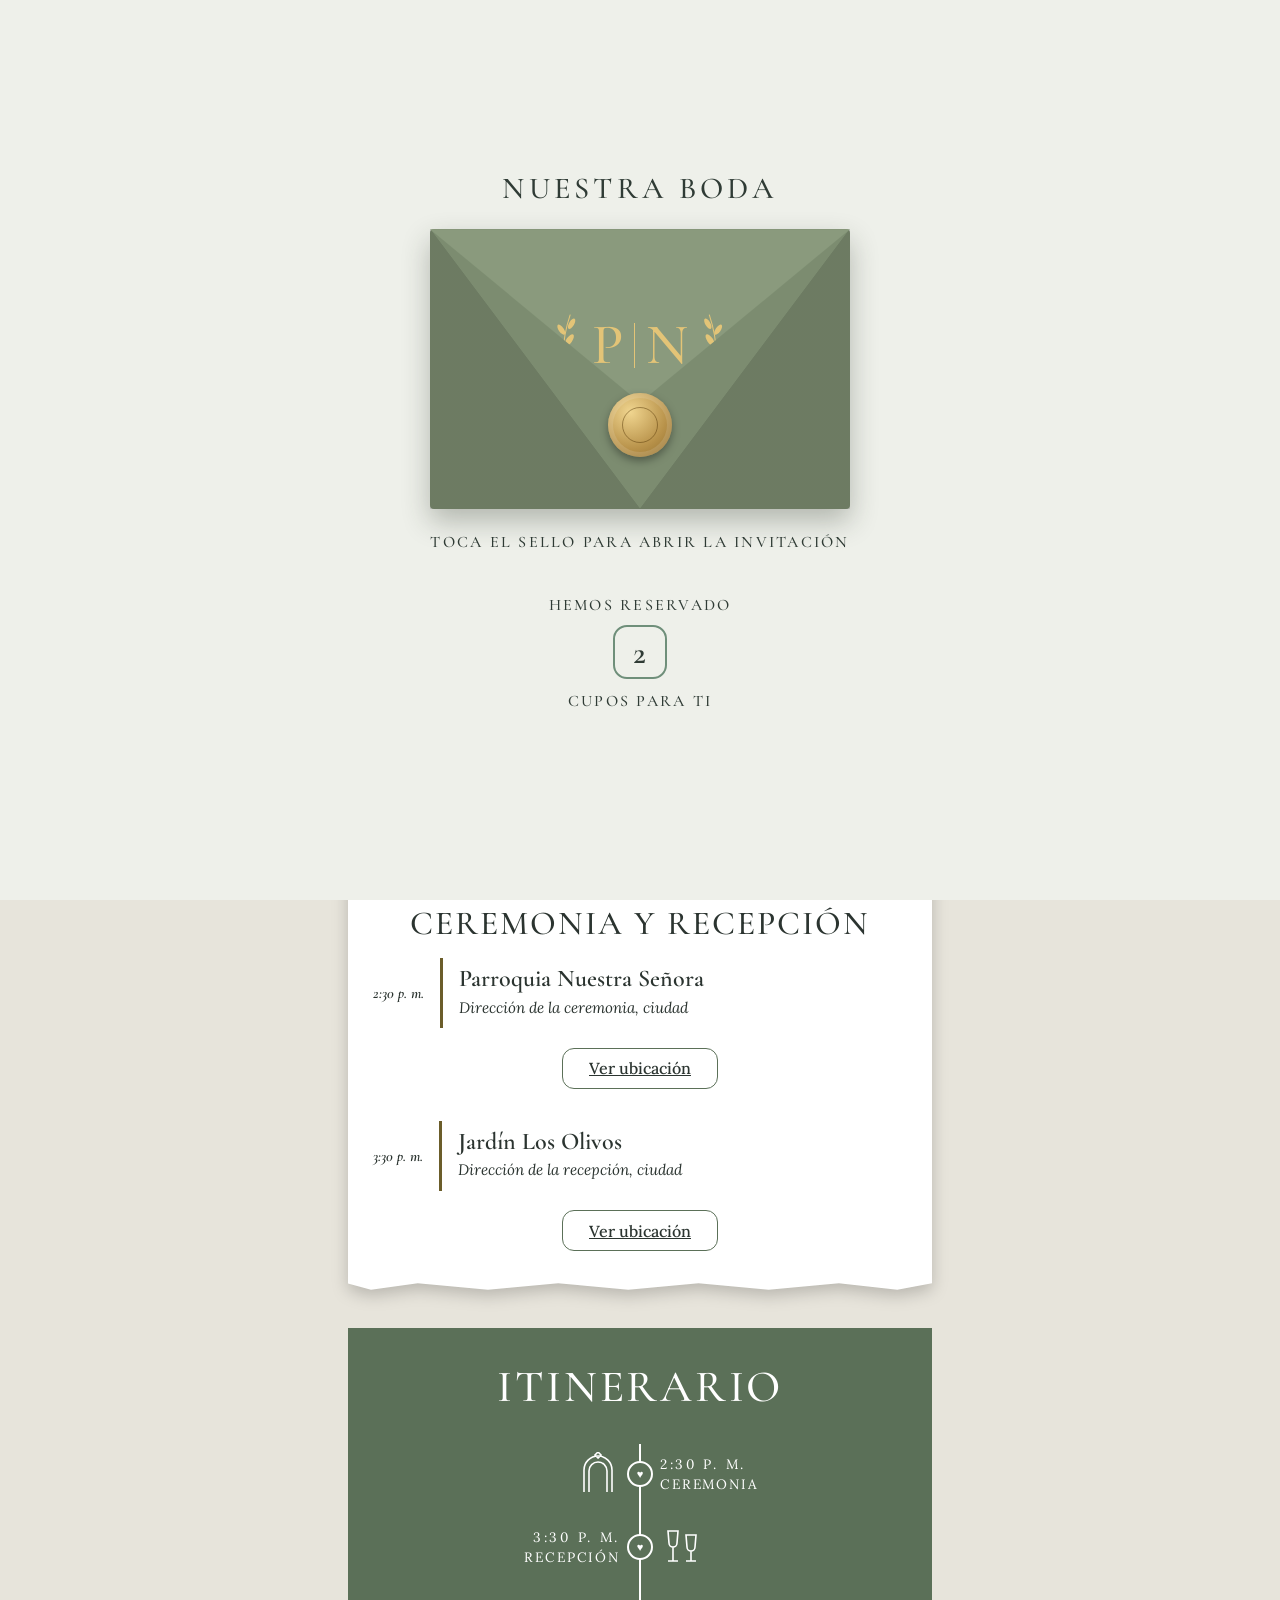
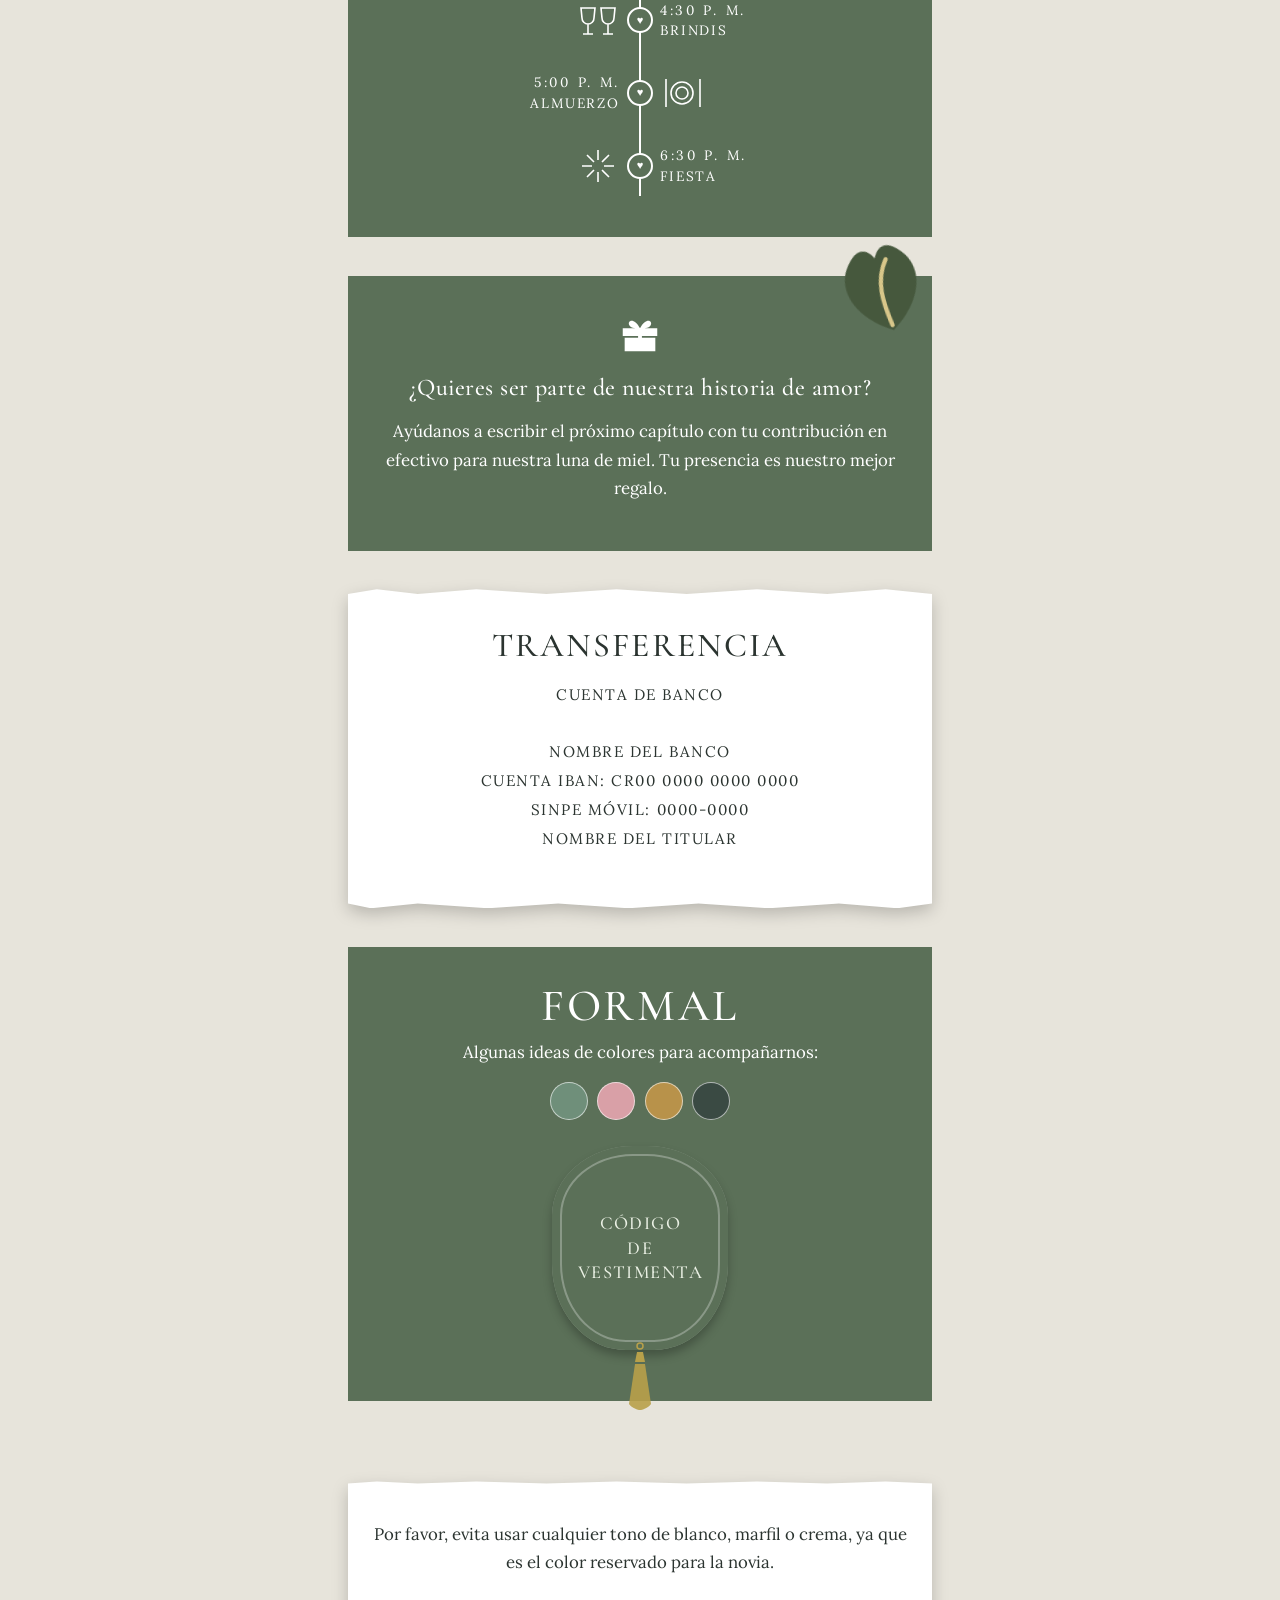
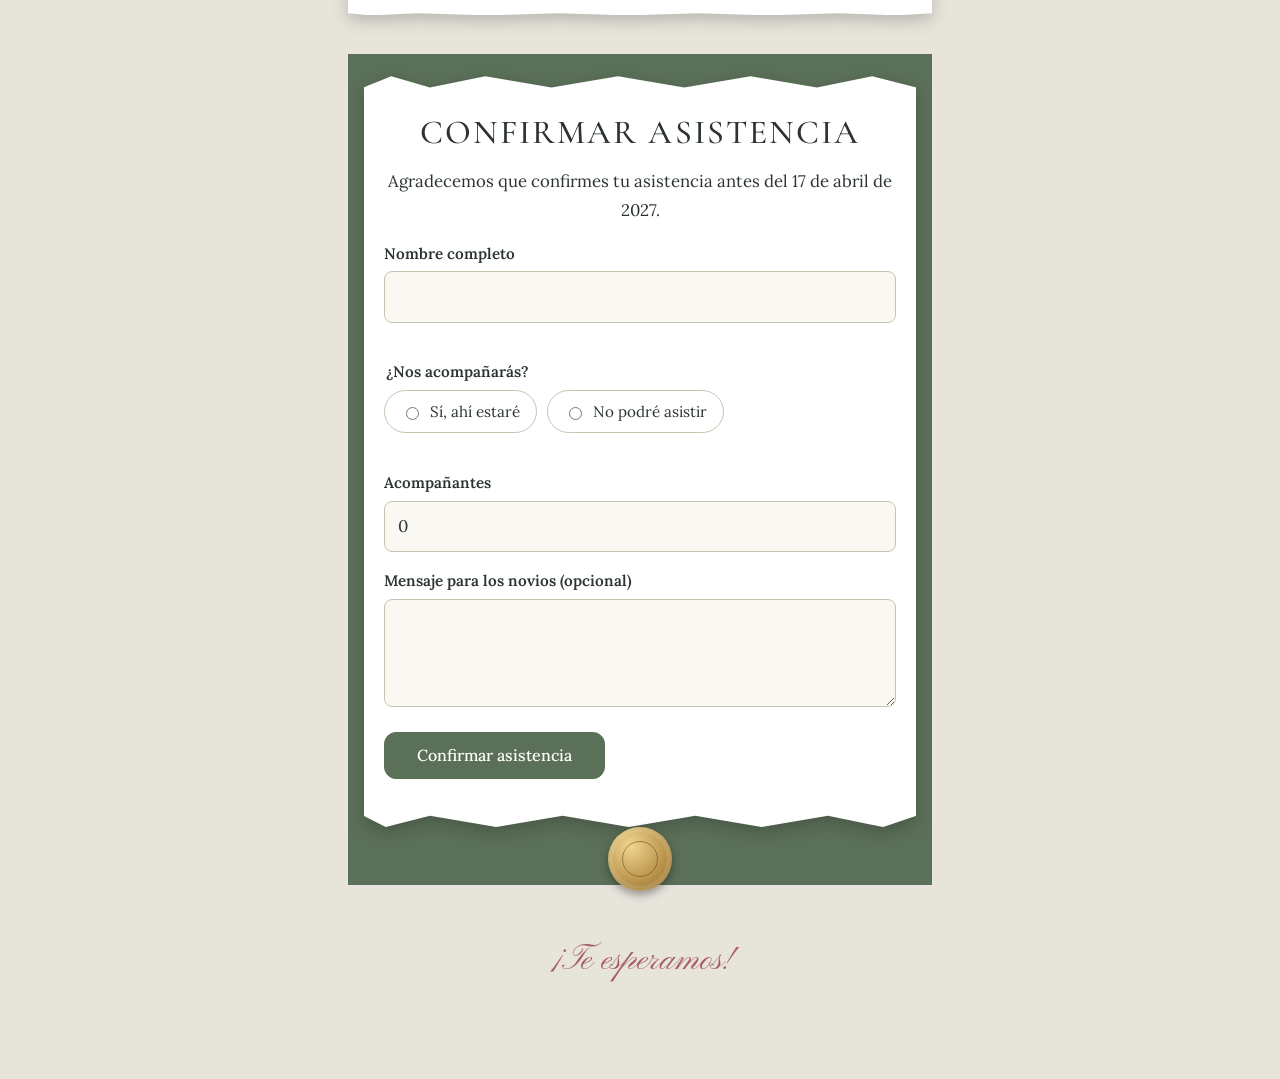
==== index.html @ fa1b8491 "Add files via upload" ====
<!DOCTYPE html>
<html lang="es">
<head>
<meta charset="utf-8">
<meta name="viewport" content="width=device-width, initial-scale=1, viewport-fit=cover">
<title>Nuestra boda</title>
<link href="https://fonts.googleapis.com/css2?family=Cormorant+Garamond:wght@400;500;600&family=Lora:ital@0;1&family=Pinyon+Script&display=swap" rel="stylesheet">
<link rel="stylesheet" href="styles.css">

</head>
<body>
<svg width="0" height="0" style="position:absolute" aria-hidden="true">
<symbol id="branch" viewBox="0 0 400 200"><g fill="currentColor"><path d="M0 120C80 100 200 90 390 20" stroke="currentColor" stroke-width="3" fill="none"/><path d="M60 108c-12-34 6-52 30-60 8 30-4 52-30 60z"/><path d="M110 100c-8-36 14-56 40-60 4 30-8 54-40 60z"/><path d="M165 88c-4-34 20-52 46-54 0 30-14 50-46 54z"/><path d="M225 70c2-32 26-46 52-44-4 28-20 46-52 44z"/><path d="M285 50c6-30 30-40 54-34-8 26-26 40-54 34z"/><path d="M80 118c20 20 46 22 66 6-14-22-42-26-66-6z"/><path d="M150 102c22 18 50 16 66-2-16-20-44-22-66 2z"/></g></symbol>
<symbol id="anth" viewBox="0 0 100 110"><path d="M50 104C8 78-6 36 26 10 42-2 50 18 50 18S58-2 74 10c32 26 18 68-24 94z" fill="currentColor"/><path d="M50 98C46 70 44 44 62 22" stroke="#d8c78a" stroke-width="5" stroke-linecap="round" fill="none"/></symbol>
<symbol id="tassel" viewBox="0 0 34 70"><circle cx="17" cy="4" r="3" fill="none" stroke="currentColor" stroke-width="1.5"/><path d="M14 10h6l2 10H12z" fill="currentColor"/><path d="M12 22h10l6 40c-3 4-9 6-11 6s-8-2-11-6z" fill="currentColor" opacity=".9"/></symbol>
<symbol id="i0" viewBox="0 0 44 44"><path d="M8 40V18a14 14 0 0 1 28 0v22M13 40V19a9 9 0 0 1 18 0v21M22 6l-3-3 3-3 3 3z"/></symbol>
<symbol id="i1" viewBox="0 0 44 44"><path d="M8 6h10l-1 12a4 4 0 0 1-8 0zM13 22v14M8 36h10M26 10h10l-1 12a4 4 0 0 1-8 0zM31 26v10M26 36h10"/></symbol>
<symbol id="i2" viewBox="0 0 44 44"><path d="M5 10h14l-1 10a6 6 0 0 1-12 0zM25 10h14l-1 10a6 6 0 0 1-12 0zM12 26v10M7 36h10M32 26v10M27 36h10"/></symbol>
<symbol id="i3" viewBox="0 0 44 44"><circle cx="22" cy="22" r="11"/><circle cx="22" cy="22" r="6"/><path d="M6 8v28M40 8v28"/></symbol>
<symbol id="i4" viewBox="0 0 44 44"><path d="M22 6v10M22 28v10M6 22h10M28 22h10M11 11l7 7M26 26l7 7M33 11l-7 7M18 26l-7 7"/></symbol>
<symbol id="olivo" viewBox="0 0 40 90">
  <path d="M20 88C14 62 16 34 26 4" fill="none" stroke="currentColor" stroke-width="1.4" stroke-linecap="round"/>
  <g fill="currentColor">
    <ellipse cx="11" cy="66" rx="4" ry="9" transform="rotate(-35 11 66)"/>
    <ellipse cx="25" cy="58" rx="4" ry="9" transform="rotate(35 25 58)"/>
    <ellipse cx="10" cy="45" rx="4" ry="9" transform="rotate(-35 10 45)"/>
    <ellipse cx="25" cy="38" rx="4" ry="9" transform="rotate(35 25 38)"/>
    <ellipse cx="14" cy="24" rx="3.5" ry="8" transform="rotate(-35 14 24)"/>
    <ellipse cx="28" cy="16" rx="3.5" ry="8" transform="rotate(30 28 16)"/>
  </g>
</symbol>
</svg>
<svg class="deco a" viewBox="0 0 400 200" aria-hidden="true"><use href="#branch"/></svg>
<svg class="deco b" viewBox="0 0 400 200" aria-hidden="true"><use href="#branch"/></svg>

<div id="intro">
  <h2>NUESTRA BODA</h2>
  <div class="env">
    <div class="flap">
      <div class="mono">
        <svg class="olivo" viewBox="0 0 40 90" aria-hidden="true"><use href="#olivo"/></svg>
        <span id="m1">V</span><i></i><span id="m2">D</span>
        <svg class="olivo esp" viewBox="0 0 40 90" aria-hidden="true"><use href="#olivo"/></svg>
      </div>
    </div>
    <button class="seal" id="seal" aria-label="Abrir la invitación"></button>
  </div>
  <p class="hint">Toca el sello para abrir la invitación</p>
  <p class="cupos" id="cuposBox"><span class="hint">Hemos reservado</span><br><b id="cupos">2</b><br><span class="hint">cupos para ti</span></p>
</div>

<main class="page">
  <section class="hero">
    <p class="honor script">Tenemos el honor de invitarte a nuestra boda</p>
    <h1><span id="n1">Priscilla</span><i>y</i><span id="n2">Nelson</span></h1>
    <p class="fecha" id="fechaTxt"></p>
  </section>

  <section class="blk" aria-labelledby="hCount">
    <h2 id="hCount">Faltan</h2>
    <div class="count" role="timer" aria-live="off">
      <div><strong id="cM">0</strong><span>meses</span></div><div><strong id="cD">0</strong><span>días</span></div><div><strong id="cH">0</strong><span>horas</span></div><div><strong id="cMin">0</strong><span>minutos</span></div><div><strong id="cS">0</strong><span>segundos</span></div>
    </div>
    <p class="done" id="done" hidden>¡Hoy es el gran día!</p>
  </section>

  <section class="torn"><div class="paper">
    <h2>Ceremonia y recepción</h2>
    <div class="vrow"><span class="vtime" id="hCer"></span><hr><div><b>Parroquia Nuestra Señora</b><span>Dirección de la ceremonia, ciudad</span></div></div>
    <a class="btn" target="_blank" rel="noopener" href="https://www.google.com/maps/search/?api=1&query=Parroquia">Ver ubicación</a>
    <div class="vrow" style="margin-top:2rem"><span class="vtime" id="hRec"></span><hr><div><b>Jardín Los Olivos</b><span>Dirección de la recepción, ciudad</span></div></div>
    <a class="btn" target="_blank" rel="noopener" href="https://www.google.com/maps/search/?api=1&query=Jardin+Los+Olivos">Ver ubicación</a>
  </div></section>

  <section class="blk" aria-labelledby="hIt">
    <h2 id="hIt">Itinerario</h2>
    <ul class="tl" id="tl"></ul>
  </section>

  <section class="blk">
    <svg class="leaf" style="top:-34px;right:6px;rotate:-15deg" viewBox="0 0 100 110" aria-hidden="true"><use href="#anth"/></svg>
    <svg width="46" height="46" viewBox="0 0 24 24" fill="#fff" aria-hidden="true"><path d="M3 9h18v4H3zM4 14h16v7H4zM11 9h2v12h-2zM12 9C9 3 5 5 6.5 7.5 7.5 9 10 9 12 9zm0 0c3-6 7-4 5.500-1.500C16.500 9 14 9 12 9z"/></svg>
    <h2 style="font-size:1.5rem;letter-spacing:.02em;text-transform:none;margin-top:.6rem">¿Quieres ser parte de nuestra historia de amor?</h2>
    <p>Ayúdanos a escribir el próximo capítulo con tu contribución en efectivo para nuestra luna de miel. Tu presencia es nuestro mejor regalo.</p>
  </section>
  <section class="torn"><div class="paper">
    <h2>Transferencia</h2>
    <p class="bank">Cuenta de banco<br><br>Nombre del banco<br>Cuenta IBAN: CR00 0000 0000 0000<br>SINPE Móvil: 0000-0000<br>Nombre del titular</p>
  </div></section>

  <section class="blk" aria-labelledby="hVest">
    <h2 id="hVest" style="margin-bottom:.4rem">Formal</h2>
    <p>Algunas ideas de colores para acompañarnos:</p>
    <div class="sw" aria-label="Colores sugeridos"><i style="background:#6F8F7A"></i><i style="background:#D9A0A7"></i><i style="background:#B8924A"></i><i style="background:#3A4A43"></i></div>
    <div class="plaque">Código<br>de<br>vestimenta<svg viewBox="0 0 34 70" aria-hidden="true"><use href="#tassel"/></svg></div>
  </section>
  <section class="torn" style="margin-top:5rem"><div class="paper"><p style="margin:0">Por favor, evita usar cualquier tono de blanco, marfil o crema, ya que es el color reservado para la novia.</p></div></section>

  <section class="envf" id="confirmar" aria-labelledby="hConf">
    <div class="torn"><div class="paper">
      <h2 id="hConf">Confirmar asistencia</h2>
      <p>Agradecemos que confirmes tu asistencia antes del <span id="limite"></span>.</p>
      <form id="rsvp" novalidate>
        <div class="f"><label for="nombre">Nombre completo</label><input id="nombre" type="text" autocomplete="name" required><p class="err" id="eNombre"></p></div>
        <fieldset><legend>¿Nos acompañarás?</legend>
          <div class="opts"><label><input type="radio" name="asiste" value="Sí, ahí estaré"> Sí, ahí estaré</label><label><input type="radio" name="asiste" value="No podré asistir"> No podré asistir</label></div><p class="err" id="eAsiste"></p></fieldset>
        <div class="f" id="gAcomp"><label for="acomp">Acompañantes</label><input id="acomp" type="number" min="0" max="1" value="0"></div>
        <div class="f"><label for="msg">Mensaje para los novios (opcional)</label><textarea id="msg" rows="3"></textarea></div>
        <button class="btn solid" type="submit">Confirmar asistencia</button>
      </form>
      <div id="thanks" hidden><h2>¡Gracias, <span id="tNombre"></span>!</h2><p id="tTxt"></p><a class="btn solid" id="wa" target="_blank" rel="noopener" href="#">Enviar por WhatsApp</a></div>
    </div></div>
    <div class="seal" aria-hidden="true"></div>
  </section>

  <footer><p>¡Te esperamos!</p></footer>
</main>

<script src="script.js"></script>
</body>
</html>
---- styles.css ----
:root {
  --sage: #6f8f7a;
  --ivory: #f2e7d5;
  --rose: #d9a0a7;
  --forest: #3a4a43;
  --gold: #b8924a;
  --gold2: #e3c477;
  --olive: #5b7058;
  --env: #7c8c70;
  --bg: #e7e4db;
  --ink: #3a4a43;
  --deco: #8b9183;
  --pink: #a85d68;
  box-sizing: border-box;
  padding-top: env(safe-area-inset-top, 0px);
  padding-bottom: env(safe-area-inset-bottom, 0px);
}
@media (prefers-color-scheme: dark) {
  :root:not([data-theme="light"]) {
    --bg: #222b26;
    --ink: #f2e7d5;
    --deco: #4d5d52;
    --pink: #d9a0a7;
  }
}
:root[data-theme="dark"] {
  --bg: #222b26;
  --ink: #f2e7d5;
  --deco: #4d5d52;
  --pink: #d9a0a7;
}
*,
*::before,
*::after {
  box-sizing: inherit;
}
html {
  scroll-behavior: smooth;
  scroll-padding-top: env(safe-area-inset-top, 0px);
}
html.lock {
  overflow: hidden;
}
body {
  margin: 0;
  background: var(--bg);
  color: var(--ink);
  font:
    400 1.05rem/1.7 "Lora",
    Georgia,
    serif;
}
h1,
h2,
h3 {
  font-family: "Cormorant Garamond", Georgia, serif;
  font-weight: 500;
  margin: 0;
  line-height: 1.1;
}
p {
  margin: 0 0 1rem;
}
:focus-visible {
  outline: 3px solid var(--gold);
  outline-offset: 3px;
}
.deco {
  position: fixed;
  width: min(520px, 90vw);
  color: var(--deco);
  opacity: 0.35;
  pointer-events: none;
  z-index: 0;
}
.deco.a {
  top: 0;
  left: -80px;
}
.deco.b {
  bottom: 0;
  right: -80px;
  transform: rotate(180deg);
}
.page {
  position: relative;
  z-index: 1;
  max-width: 620px;
  margin: 0 auto;
  padding: 0 1.1rem 3rem;
}
.script {
  font-family: "Pinyon Script", cursive;
  font-weight: 400;
}
.ttl {
  font:
    500 clamp(1.7rem, 6vw, 2.3rem)/1.1 "Cormorant Garamond",
    serif;
  letter-spacing: 0.06em;
  text-transform: uppercase;
}

/* Sobre de entrada */
#intro {
  position: fixed;
  inset: 0;
  z-index: 50;
  background: #eef0ea;
  display: flex;
  flex-direction: column;
  align-items: center;
  justify-content: center;
  gap: 1.4rem;
  text-align: center;
  color: #2f3b35;
  padding: 1.5rem;
  transition: opacity 0.7s ease 0.5s;
}
#intro.open {
  opacity: 0;
  pointer-events: none;
}
#intro h2 {
  font:
    500 1.9rem "Cormorant Garamond",
    serif;
  letter-spacing: 0.14em;
}
.env {
  position: relative;
  width: min(88vw, 420px);
  aspect-ratio: 3/2;
  background: var(--env);
  border-radius: 4px;
  box-shadow: 0 12px 28px rgba(40, 50, 35, 0.3);
}
.env::after {
  content: "";
  position: absolute;
  inset: 0;
  background:
    linear-gradient(to top right, rgba(0, 0, 0, 0.12) 50%, transparent 50.2%)
      left/50% 100% no-repeat,
    linear-gradient(to top left, rgba(0, 0, 0, 0.12) 50%, transparent 50.2%)
      right/50% 100% no-repeat;
}
.flap {
  position: absolute;
  inset: 0 0 38% 0;
  background: #8a9a7d;
  clip-path: polygon(0 0, 100% 0, 50% 100%);
  transform-origin: top;
  transition: transform 0.8s ease;
  z-index: 2;
  display: grid;
  justify-items: center;
  padding-top: 14%;
}
.mono {
  display: flex;
  gap: 0.7rem;
  align-items: center;
  color: var(--gold2);
  font:
    500 clamp(2.4rem, 11vw, 3.6rem)/1 "Cormorant Garamond",
    serif;
}
.mono i {
  width: 1px;
  height: 2.8rem;
  background: var(--gold2);
}
.seal {
  position: absolute;
  left: 50%;
  top: 70%;
  translate: -50% -50%;
  width: 64px;
  height: 64px;
  border-radius: 50%;
  border: 0;
  cursor: pointer;
  z-index: 3;
  background: radial-gradient(circle at 35% 30%, #f0d58f, #b8924a 60%, #8c6a2a);
  box-shadow:
    0 4px 8px rgba(0, 0, 0, 0.35),
    inset 0 0 0 5px rgba(255, 255, 255, 0.12);
  transition: scale .25s cubic-bezier(.34,1.56,.64,1),
              box-shadow .25s ease,
              opacity .4s;
}
.seal::after {
  content: "";
  position: absolute;
  inset: 14px;
  border-radius: 50%;
  border: 1px solid rgba(90, 60, 10, 0.5);
}
@keyframes seal-pulse{
  0%,100%{ scale: 1 }
  50%    { scale: 1.07 }
}

.seal:hover,
.seal:focus-visible{
  scale: 1.18;
  box-shadow:
    0 8px 16px rgba(0,0,0,.4),
    0 0 0 6px rgba(227,196,119,.25),   /* halo dorado */
    inset 0 0 0 5px rgba(255,255,255,.18);
}

.seal:active{
  scale: 1.05;
}

.seal{ animation: seal-pulse 2.4s ease-in-out infinite; }
.seal:hover,
.seal:focus-visible{ animation: none; }   /* deja actuar al hover */

#intro.open .flap {
  transform: rotateX(180deg);
}
#intro.open .seal {
  opacity: 0;
}
.hint {
  font:
    500 1rem "Cormorant Garamond",
    serif;
  letter-spacing: 0.14em;
  text-transform: uppercase;
}
.cupos b {
  display: inline-grid;
  place-items: center;
  width: 3.4rem;
  height: 3.4rem;
  border: 2px solid var(--sage);
  border-radius: 14px;
  font:
    600 2rem "Cormorant Garamond",
    serif;
  margin: 0.4rem 0;
  color: #2f3b35;
}

/* Bloques */
.hero {
  text-align: center;
  padding: 4rem 0 2rem;
  position: relative;
}
.hero .honor {
  font-size: clamp(1.9rem, 8vw, 2.6rem);
  color: var(--pink);
  line-height: 1.15;
  margin-bottom: 1.2rem;
}
.hero h1 {
  font-size: clamp(3.2rem, 15vw, 5.8rem);
  font-weight: 400;
}
.hero h1 i {
  display: block;
  font:
    400 0.4em "Pinyon Script",
    cursive;
  color: var(--gold);
  margin: 0.1em 0;
}
.fecha {
  display: inline-block;
  margin-top: 1.4rem;
  padding: 0.6rem 1.5rem;
  border-block: 1px solid var(--gold);
  letter-spacing: 0.16em;
  text-transform: uppercase;
  font-size: 0.95rem;
}
.blk {
  position: relative;
  background: var(--olive);
  color: #fff;
  padding: 2.2rem 1.5rem;
  text-align: center;
  margin: 2.4rem 0;
}
.blk h2 {
  font-size: clamp(2rem, 8vw, 2.8rem);
  letter-spacing: 0.06em;
  text-transform: uppercase;
  margin-bottom: 1rem;
}
.blk p {
  margin-bottom: 0.8rem;
}
.torn {
  filter: drop-shadow(0 6px 8px rgba(0, 0, 0, 0.2));
  margin: 2.4rem 0;
}
.paper {
  background: #fff;
  color: #2b3430;
  padding: 2.4rem 1.6rem;
  text-align: center;
  clip-path: polygon(
    0 1.5%,
    5% 0,
    12% 1.5%,
    22% 0,
    34% 1.5%,
    46% 0,
    58% 1.5%,
    70% 0,
    82% 1.5%,
    92% 0,
    100% 1.5%,
    100% 98.5%,
    94% 100%,
    84% 98.5%,
    72% 100%,
    60% 98.5%,
    48% 100%,
    36% 98.5%,
    24% 100%,
    12% 98.5%,
    4% 100%,
    0 98.5%
  );
}
.paper h2 {
  font-size: clamp(1.6rem, 6vw, 2.1rem);
  letter-spacing: 0.06em;
  text-transform: uppercase;
  margin-bottom: 1rem;
}
.btn {
  display: inline-block;
  border: 1px solid var(--olive);
  color: #2b3430;
  background: transparent;
  border-radius: 12px;
  padding: 0.6rem 1.6rem;
  font:
    500 1rem "Lora",
    serif;
  text-decoration: underline;
  cursor: pointer;
}
.btn:hover {
  background: var(--olive);
  color: #fff;
}
.btn.solid {
  background: var(--olive);
  color: #fff;
  text-decoration: none;
  padding: 0.8rem 2rem;
}
.btn.solid:hover {
  background: var(--forest);
}
.vtime {
  font:
    italic 600 1.7rem "Cormorant Garamond",
    serif;
  color: #2b3430;
}
.vrow {
  display: grid;
  grid-template-columns: auto 3px 1fr;
  gap: 1rem;
  align-items: center;
  text-align: left;
  margin: 0.5rem 0 1.2rem;
}
.vrow hr {
  height: 100%;
  min-height: 70px;
  width: 3px;
  border: 0;
  background: #6b5d2a;
  margin: 0;
}
.vrow b {
  font:
    600 1.5rem "Cormorant Garamond",
    serif;
  display: block;
  line-height: 1.15;
}
.vrow span {
  font-size: 0.95rem;
  font-style: italic;
}
.leaf {
  position: absolute;
  width: 86px;
  color: #46583d;
  z-index: 2;
}
.plaque {
  position: relative;
  width: 176px;
  margin: 1.6rem auto 1rem;
  aspect-ratio: 0.86;
  display: grid;
  place-items: center;
  background: var(--olive);
  color: #eaf0e4;
  border-radius: 46% 46% 42% 42%/34% 34% 42% 42%;
  box-shadow:
    inset 0 0 0 8px var(--olive),
    inset 0 0 0 10px rgba(255, 255, 255, 0.28),
    0 6px 10px rgba(0, 0, 0, 0.25);
  font:
    500 1.15rem/1.35 "Cormorant Garamond",
    serif;
  letter-spacing: 0.08em;
  text-transform: uppercase;
  padding: 0 1.6rem;
}
.plaque svg {
  position: absolute;
  left: 50%;
  bottom: -62px;
  translate: -50% 0;
  width: 34px;
  color: #b8a04a;
}

/* Cuenta regresiva */
.count {
  display: grid;
  grid-template-columns: repeat(5, 1fr);
  gap: 0.4rem;
}
.count div {
  border: 1px solid rgba(255, 255, 255, 0.35);
  border-radius: 50% 50% 8px 8px/36% 36% 8px 8px;
  padding: 1.1rem 0.1rem 0.7rem;
}
.count strong {
  display: block;
  font:
    500 clamp(1.8rem, 8vw, 2.6rem)/1 "Cormorant Garamond",
    serif;
  color: var(--gold2);
  font-variant-numeric: tabular-nums;
}
.count span {
  font-size: 0.78rem;
}
.done {
  font:
    2.2rem "Pinyon Script",
    cursive;
  color: var(--gold2);
}

/* Itinerario */
.tl {
  list-style: none;
  margin: 1.6rem 0 0;
  padding: 0;
  position: relative;
}
.tl::before {
  content: "";
  position: absolute;
  left: 50%;
  top: 6px;
  bottom: 6px;
  width: 2px;
  background: #fff;
  translate: -50% 0;
}
.tl li {
  display: grid;
  grid-template-columns: 1fr 30px 1fr;
  align-items: center;
  gap: 0.3rem;
  padding: 0.9rem 0;
}
.tl .ic {
  width: 44px;
  height: 44px;
  stroke: #fff;
  fill: none;
  stroke-width: 1.6;
}
.tl .nd {
  width: 26px;
  height: 26px;
  border-radius: 50%;
  background: var(--olive);
  border: 2px solid #fff;
  display: grid;
  place-items: center;
  font-size: 0.7rem;
  z-index: 1;
  justify-self: center;
}
.tl .tx {
  letter-spacing: 0.14em;
  text-transform: uppercase;
  font-size: 0.85rem;
  line-height: 1.5;
}
.tl .tx b {
  display: block;
  font-weight: 400;
  letter-spacing: 0.2em;
}
.tl li .ic {
  justify-self: end;
}
.tl li .tx {
  text-align: left;
}
.tl li.r .ic {
  grid-column: 3;
  justify-self: start;
  grid-row: 1;
}
.tl li.r .tx {
  grid-column: 1;
  grid-row: 1;
  text-align: right;
}

/* Misc */
.sw {
  display: flex;
  gap: 0.6rem;
  justify-content: center;
  margin: 1rem 0 0.5rem;
}
.sw i {
  width: 38px;
  height: 38px;
  border-radius: 50%;
  border: 1px solid rgba(255, 255, 255, 0.6);
}
.bank {
  letter-spacing: 0.1em;
  text-transform: uppercase;
  font-size: 0.95rem;
  line-height: 1.9;
}
.adult .script {
  font-size: 2.6rem;
  line-height: 1.2;
  margin-bottom: 0.4rem;
}
.envf {
  background: var(--olive);
  padding: 1.4rem 1rem 3.6rem;
  margin: 2.4rem 0;
  position: relative;
}
.envf .seal {
  top: auto;
  bottom: -6px;
  translate: -50% 0;
  position: absolute;
  cursor: default;
}
.envf .torn {
  margin: 0;
}
.envf .paper {
  padding: 2.4rem 1.3rem 3rem;
}
form {
  text-align: left;
  margin-top: 1rem;
}
label,
legend {
  display: block;
  font-weight: 600;
  font-size: 0.95rem;
  margin-bottom: 0.3rem;
}
fieldset {
  border: 0;
  padding: 0;
  margin: 0 0 1rem;
}
input[type="text"],
input[type="number"],
textarea {
  width: 100%;
  font: inherit;
  color: #2b3430;
  background: #faf8f3;
  border: 1px solid #c9c2b0;
  border-radius: 8px;
  padding: 0.65rem 0.8rem;
}
.f {
  margin-bottom: 1rem;
}
.opts {
  display: flex;
  gap: 0.6rem;
  flex-wrap: wrap;
}
.opts label {
  display: flex;
  align-items: center;
  gap: 0.5rem;
  border: 1px solid #c9c2b0;
  border-radius: 999px;
  padding: 0.5rem 1rem;
  margin: 0;
  font-weight: 400;
  cursor: pointer;
}
.opts input {
  accent-color: var(--olive);
}
.err {
  color: #a3343f;
  font-size: 0.9rem;
  min-height: 1.2em;
  margin: 0.2rem 0 0;
}
[hidden] {
  display: none !important;
}
footer {
  text-align: center;
  padding: 1rem 0 2rem;
}
footer p {
  font:
    2.2rem "Pinyon Script",
    cursive;
  color: var(--pink);
}
@media (prefers-reduced-motion: reduce) {
  * {
    transition: none !important;
    scroll-behavior: auto !important;
  }
}

.olivo{
  height: 1.15em;       /* escala con el tamaño de las iniciales */
  width: auto;
  flex: none;
  color: var(--gold2);
}
.olivo.esp{ transform: scaleX(-1); }   /* espejo para el lado derecho */
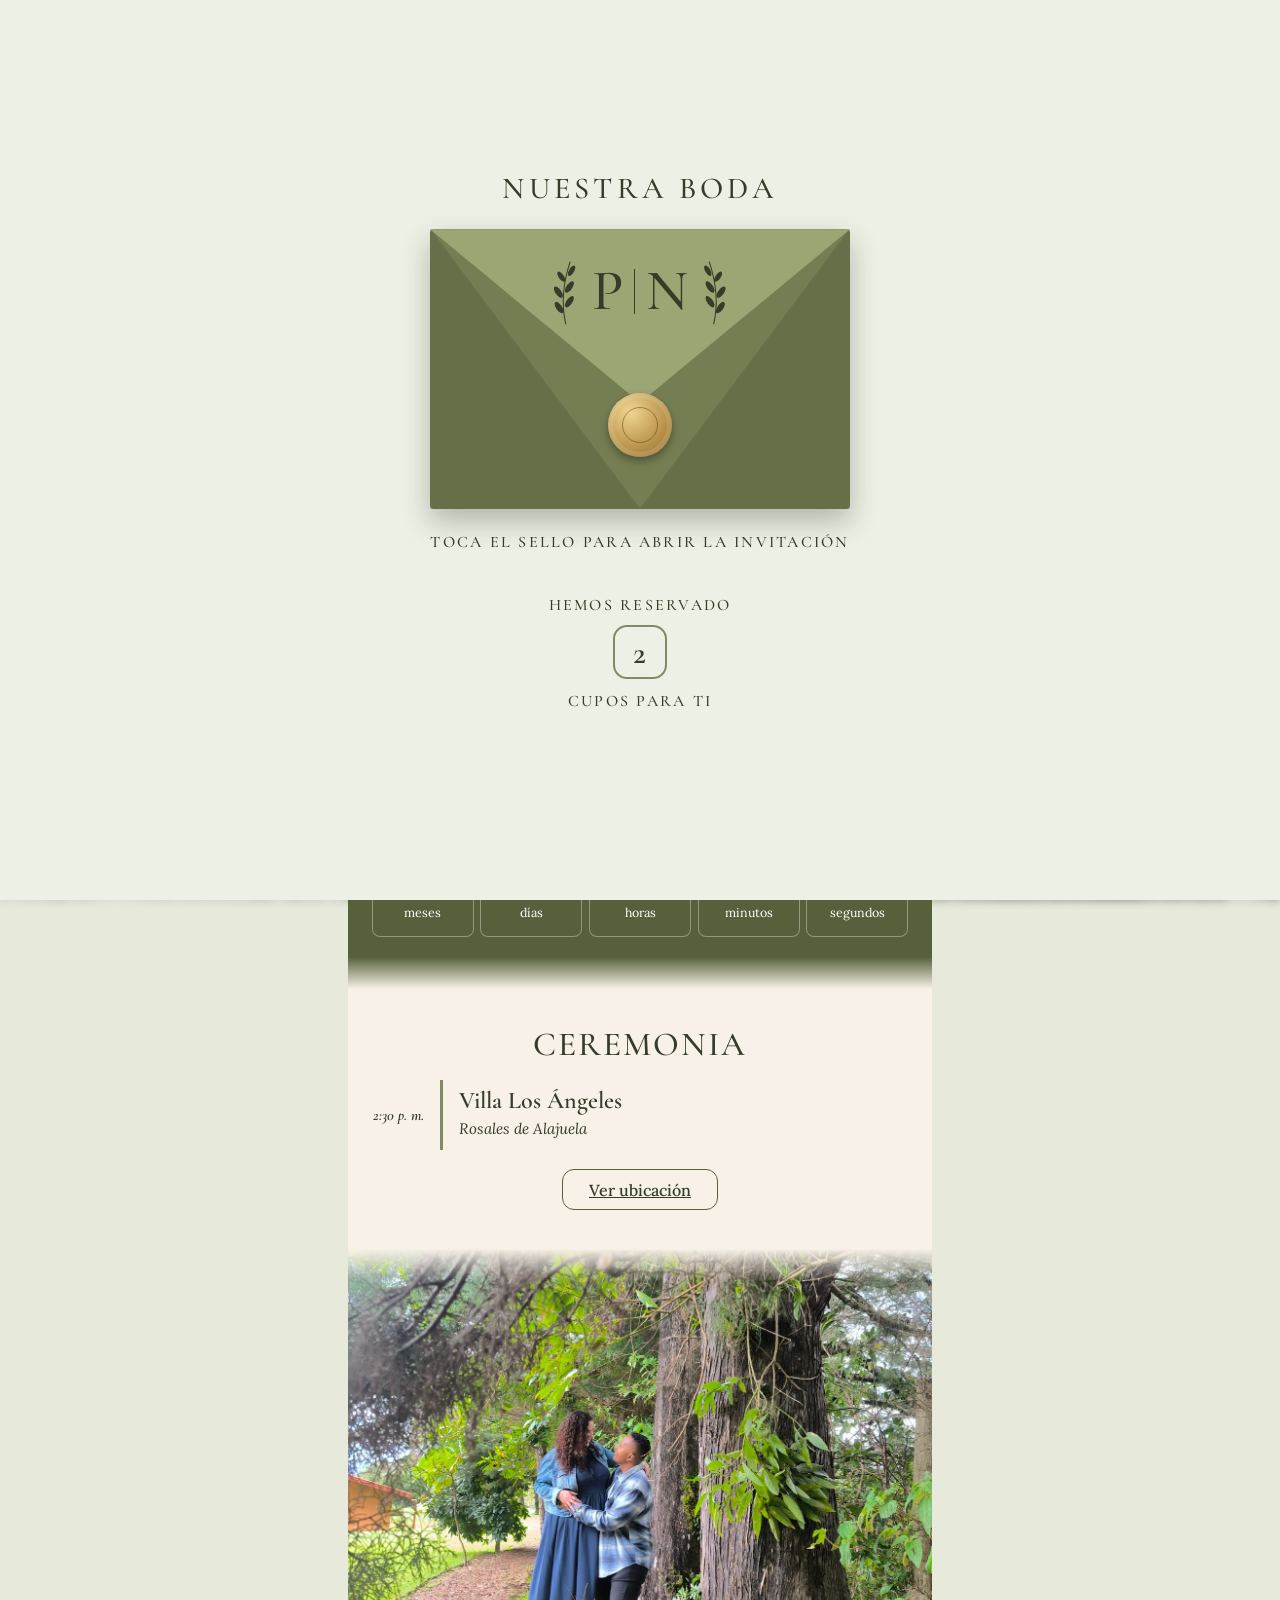
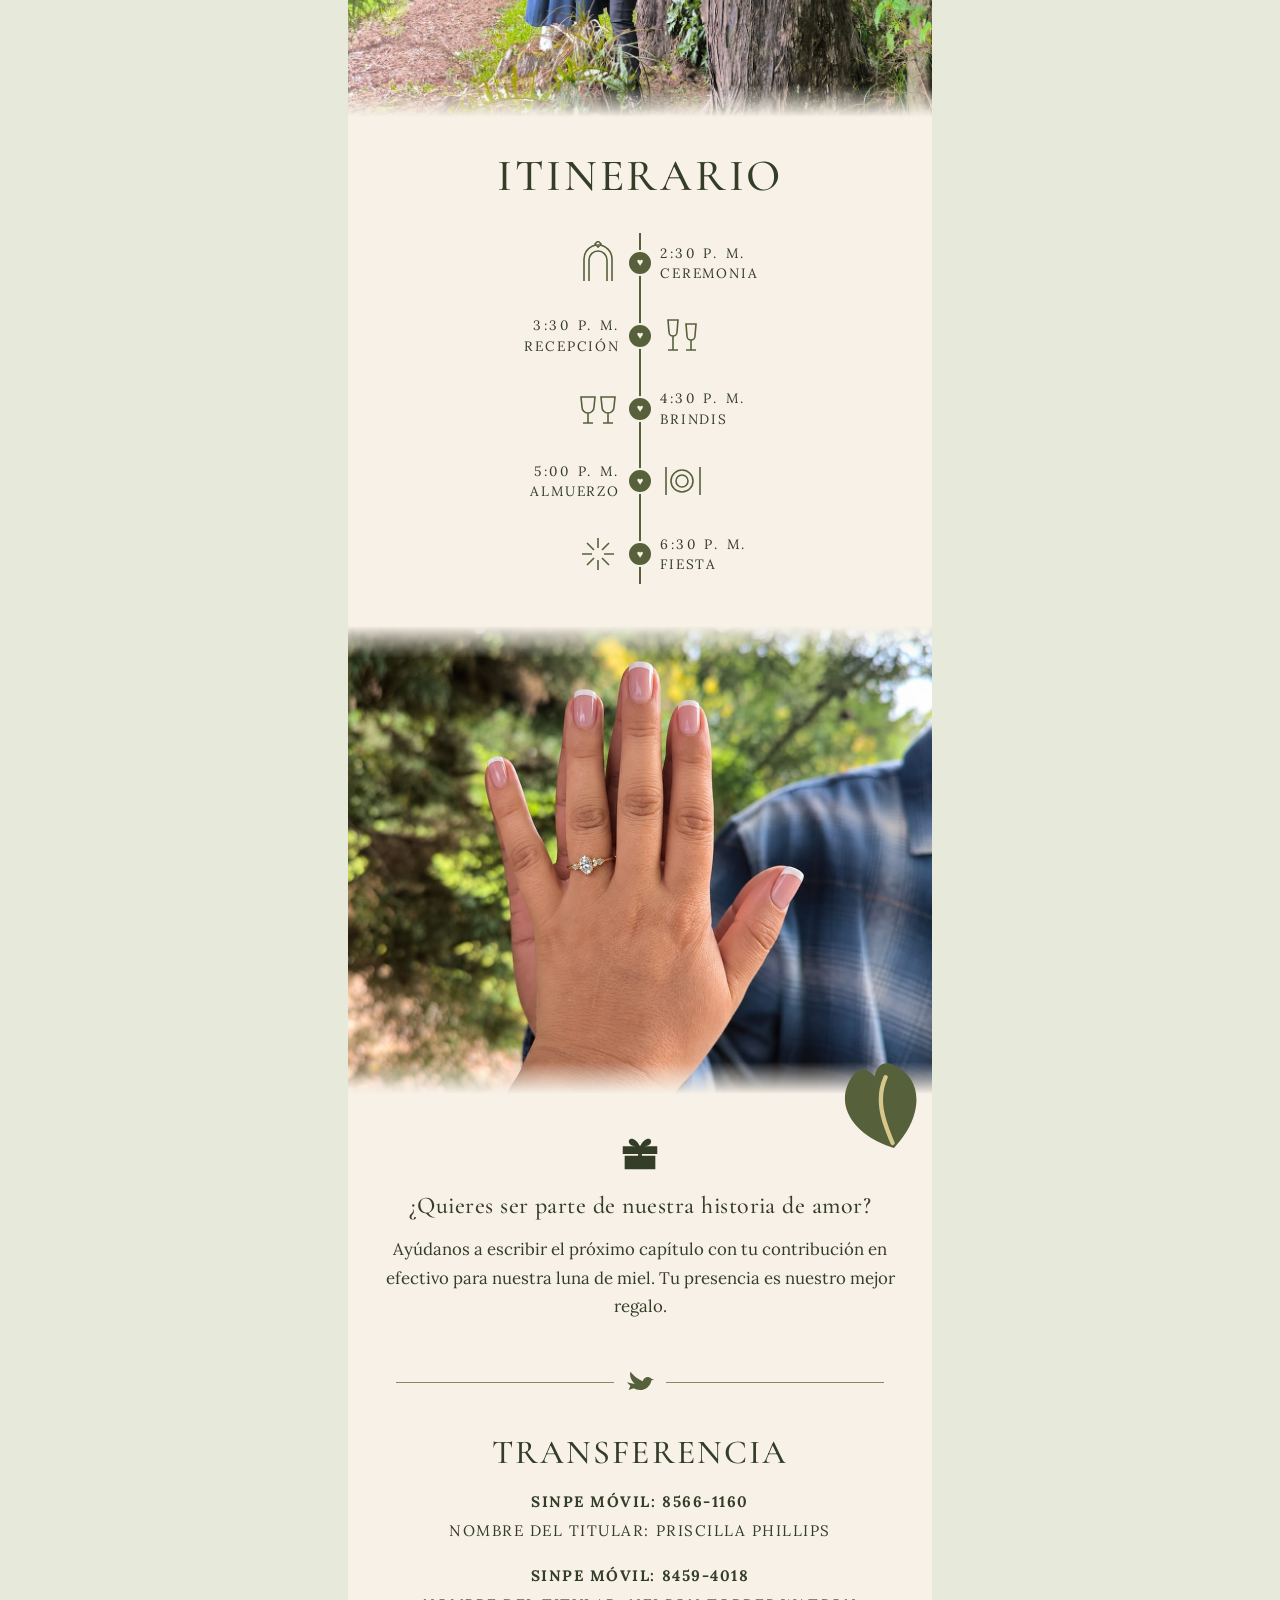
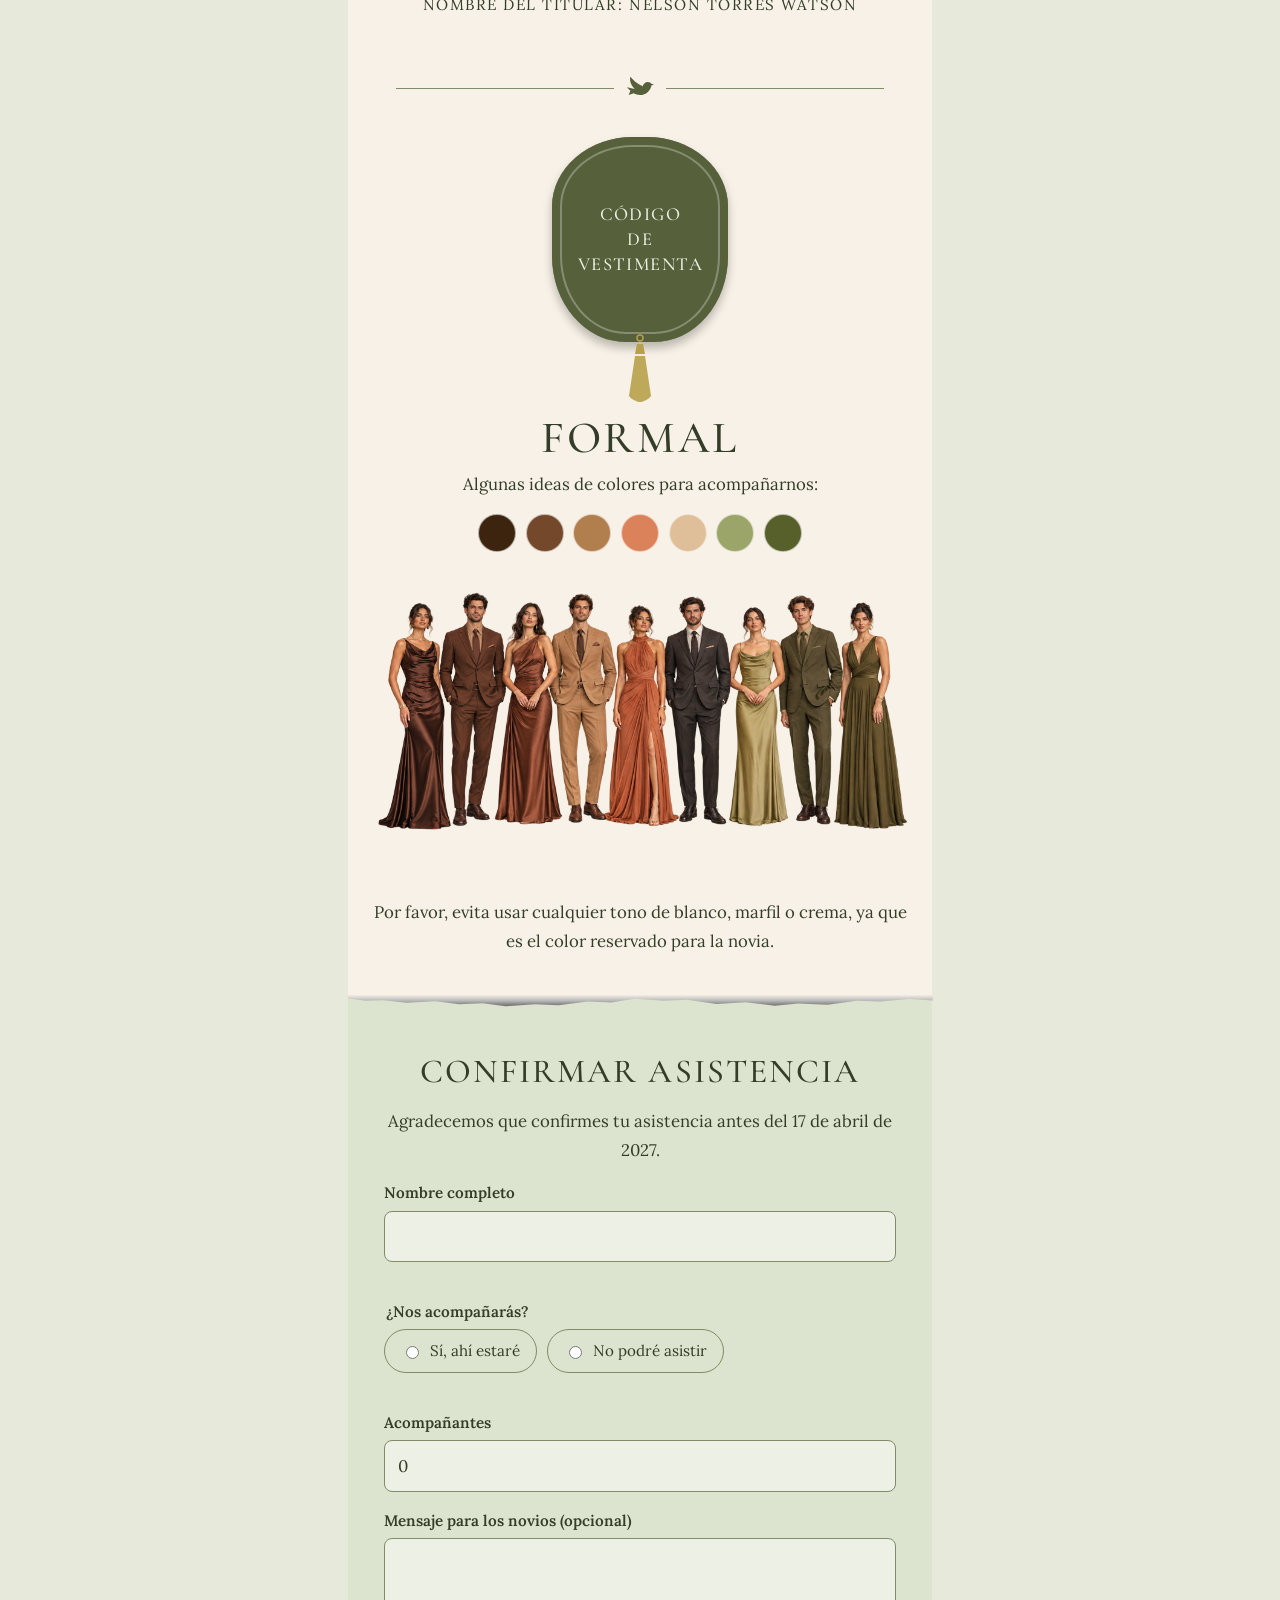
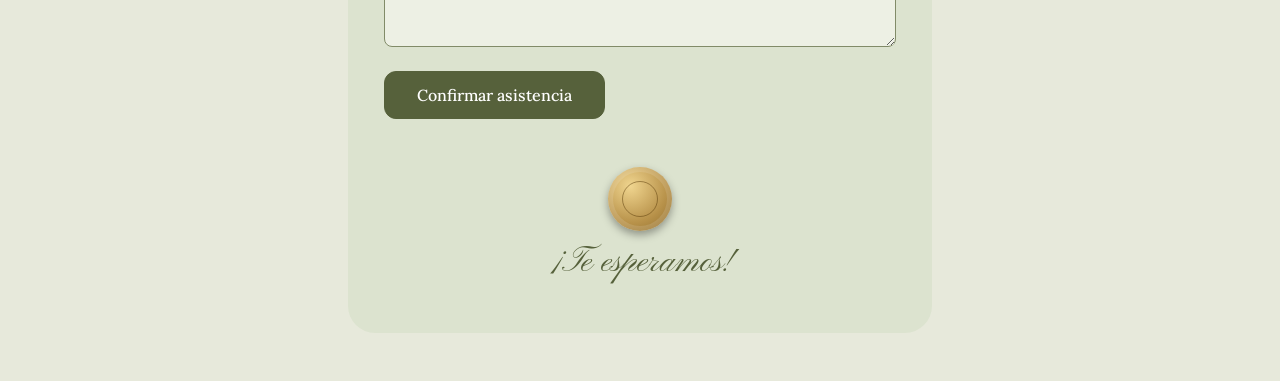
==== commit f0eb4792: "Add files via upload" ====
--- a/index.html
+++ b/index.html
@@ -10,6 +10,7 @@
 </head>
 <body>
 <svg width="0" height="0" style="position:absolute" aria-hidden="true">
+<symbol id="dove" viewBox="0 0 32 32"><path fill="currentColor" d="M19 14c1-3 3-5 6-5 2 0 3 1 4 2l3 1-3 1c-1 6-6 11-13 11-3 0-5-1-7-2l-6 2 2-5-4-4 9 2C5 12 4 7 5 3c3 4 8 8 14 11z"/></symbol>
 <symbol id="branch" viewBox="0 0 400 200"><g fill="currentColor"><path d="M0 120C80 100 200 90 390 20" stroke="currentColor" stroke-width="3" fill="none"/><path d="M60 108c-12-34 6-52 30-60 8 30-4 52-30 60z"/><path d="M110 100c-8-36 14-56 40-60 4 30-8 54-40 60z"/><path d="M165 88c-4-34 20-52 46-54 0 30-14 50-46 54z"/><path d="M225 70c2-32 26-46 52-44-4 28-20 46-52 44z"/><path d="M285 50c6-30 30-40 54-34-8 26-26 40-54 34z"/><path d="M80 118c20 20 46 22 66 6-14-22-42-26-66-6z"/><path d="M150 102c22 18 50 16 66-2-16-20-44-22-66 2z"/></g></symbol>
 <symbol id="anth" viewBox="0 0 100 110"><path d="M50 104C8 78-6 36 26 10 42-2 50 18 50 18S58-2 74 10c32 26 18 68-24 94z" fill="currentColor"/><path d="M50 98C46 70 44 44 62 22" stroke="#d8c78a" stroke-width="5" stroke-linecap="round" fill="none"/></symbol>
 <symbol id="tassel" viewBox="0 0 34 70"><circle cx="17" cy="4" r="3" fill="none" stroke="currentColor" stroke-width="1.5"/><path d="M14 10h6l2 10H12z" fill="currentColor"/><path d="M12 22h10l6 40c-3 4-9 6-11 6s-8-2-11-6z" fill="currentColor" opacity=".9"/></symbol>
@@ -51,12 +52,25 @@
 
 <main class="page">
   <section class="hero">
+    <img class="hero-photo" src="images/2.jpg" width="1086" height="1448" alt="Priscilla y Nelson juntos entre los árboles" fetchpriority="high">
     <p class="honor script">Tenemos el honor de invitarte a nuestra boda</p>
     <h1><span id="n1">Priscilla</span><i>y</i><span id="n2">Nelson</span></h1>
     <p class="fecha" id="fechaTxt"></p>
+    <svg class="hero-eucalyptus" viewBox="0 0 96 34" aria-hidden="true">
+      <path d="M5 27C29 28 63 21 91 8" fill="none" stroke="currentColor" stroke-width="1.3" stroke-linecap="round"/>
+      <g fill="currentColor">
+        <ellipse cx="21" cy="21" rx="8" ry="4" transform="rotate(37 21 21)"/>
+        <ellipse cx="32" cy="27" rx="8" ry="4" transform="rotate(-20 32 27)"/>
+        <ellipse cx="39" cy="17" rx="8" ry="4" transform="rotate(34 39 17)"/>
+        <ellipse cx="51" cy="25" rx="8" ry="4" transform="rotate(-23 51 25)"/>
+        <ellipse cx="58" cy="12" rx="8" ry="4" transform="rotate(30 58 12)"/>
+        <ellipse cx="69" cy="20" rx="7" ry="3.5" transform="rotate(-27 69 20)"/>
+        <ellipse cx="76" cy="8" rx="7" ry="3.5" transform="rotate(22 76 8)"/>
+      </g>
+    </svg>
   </section>
 
-  <section class="blk" aria-labelledby="hCount">
+  <section class="blk countdown" aria-labelledby="hCount">
     <h2 id="hCount">Faltan</h2>
     <div class="count" role="timer" aria-live="off">
       <div><strong id="cM">0</strong><span>meses</span></div><div><strong id="cD">0</strong><span>días</span></div><div><strong id="cH">0</strong><span>horas</span></div><div><strong id="cMin">0</strong><span>minutos</span></div><div><strong id="cS">0</strong><span>segundos</span></div>
@@ -65,36 +79,59 @@
   </section>
 
   <section class="torn"><div class="paper">
-    <h2>Ceremonia y recepción</h2>
-    <div class="vrow"><span class="vtime" id="hCer"></span><hr><div><b>Parroquia Nuestra Señora</b><span>Dirección de la ceremonia, ciudad</span></div></div>
-    <a class="btn" target="_blank" rel="noopener" href="https://www.google.com/maps/search/?api=1&query=Parroquia">Ver ubicación</a>
-    <div class="vrow" style="margin-top:2rem"><span class="vtime" id="hRec"></span><hr><div><b>Jardín Los Olivos</b><span>Dirección de la recepción, ciudad</span></div></div>
-    <a class="btn" target="_blank" rel="noopener" href="https://www.google.com/maps/search/?api=1&query=Jardin+Los+Olivos">Ver ubicación</a>
+    <h2>Ceremonia</h2>
+    <div class="vrow"><span class="vtime" id="hCer"></span><hr><div><b>Villa Los Ángeles</b><span>Rosales de Alajuela</span></div></div>
+    <a class="btn" target="_blank" rel="noopener" href="https://maps.app.goo.gl/88QwCyHEEDxLW7heA">Ver ubicación</a>
   </div></section>
 
-  <section class="blk" aria-labelledby="hIt">
+  <figure class="photo-panel">
+    <img src="images/1.jpg" width="1200" height="1600" alt="Priscilla y Nelson abrazados en un sendero entre árboles" loading="lazy" decoding="async">
+  </figure>
+
+  <section class="blk itinerary" aria-labelledby="hIt">
     <h2 id="hIt">Itinerario</h2>
     <ul class="tl" id="tl"></ul>
   </section>
 
+  <figure class="photo-panel ring-photo">
+    <img src="images/3.jpg" width="1086" height="1448" alt="Detalle del anillo de compromiso" loading="lazy" decoding="async">
+  </figure>
+
   <section class="blk">
     <svg class="leaf" style="top:-34px;right:6px;rotate:-15deg" viewBox="0 0 100 110" aria-hidden="true"><use href="#anth"/></svg>
-    <svg width="46" height="46" viewBox="0 0 24 24" fill="#fff" aria-hidden="true"><path d="M3 9h18v4H3zM4 14h16v7H4zM11 9h2v12h-2zM12 9C9 3 5 5 6.5 7.5 7.5 9 10 9 12 9zm0 0c3-6 7-4 5.500-1.500C16.500 9 14 9 12 9z"/></svg>
+    <svg width="46" height="46" viewBox="0 0 24 24" fill="currentColor" aria-hidden="true"><path d="M3 9h18v4H3zM4 14h16v7H4zM11 9h2v12h-2zM12 9C9 3 5 5 6.5 7.5 7.5 9 10 9 12 9zm0 0c3-6 7-4 5.500-1.500C16.500 9 14 9 12 9z"/></svg>
     <h2 style="font-size:1.5rem;letter-spacing:.02em;text-transform:none;margin-top:.6rem">¿Quieres ser parte de nuestra historia de amor?</h2>
     <p>Ayúdanos a escribir el próximo capítulo con tu contribución en efectivo para nuestra luna de miel. Tu presencia es nuestro mejor regalo.</p>
   </section>
+  <div class="dove-divider" aria-hidden="true">
+    <svg viewBox="0 0 32 32"><use href="#dove"/></svg>
+  </div>
   <section class="torn"><div class="paper">
     <h2>Transferencia</h2>
-    <p class="bank">Cuenta de banco<br><br>Nombre del banco<br>Cuenta IBAN: CR00 0000 0000 0000<br>SINPE Móvil: 0000-0000<br>Nombre del titular</p>
+    <p class="bank"><strong>SINPE Móvil: 8566-1160</strong><br>Nombre del titular: Priscilla Phillips</p>
+    <p class="bank"><strong>SINPE Móvil: 8459-4018</strong><br>Nombre del titular: Nelson Torres Watson</p>
   </div></section>
 
+  <div class="dove-divider" aria-hidden="true">
+    <svg viewBox="0 0 32 32"><use href="#dove"/></svg>
+  </div>
+
   <section class="blk" aria-labelledby="hVest">
+    <div class="plaque">Código<br>de<br>vestimenta<svg viewBox="0 0 34 70" aria-hidden="true"><use href="#tassel"/></svg></div>
     <h2 id="hVest" style="margin-bottom:.4rem">Formal</h2>
     <p>Algunas ideas de colores para acompañarnos:</p>
-    <div class="sw" aria-label="Colores sugeridos"><i style="background:#6F8F7A"></i><i style="background:#D9A0A7"></i><i style="background:#B8924A"></i><i style="background:#3A4A43"></i></div>
-    <div class="plaque">Código<br>de<br>vestimenta<svg viewBox="0 0 34 70" aria-hidden="true"><use href="#tassel"/></svg></div>
+    <div class="sw" role="group" aria-label="Colores sugeridos">
+      <span role="img" aria-label="Café oscuro" style="--swatch-color: #3D240E"></span>
+      <span role="img" aria-label="Café castaño" style="--swatch-color: #74482B"></span>
+      <span role="img" aria-label="Camel" style="--swatch-color: #B17E4E"></span>
+      <span role="img" aria-label="Terracota" style="--swatch-color: #DB825A"></span>
+      <span role="img" aria-label="Beige arena" style="--swatch-color: #DFBF99"></span>
+      <span role="img" aria-label="Verde oliva claro" style="--swatch-color: #9BA569"></span>
+      <span role="img" aria-label="Verde oliva oscuro" style="--swatch-color: #57602B"></span>
+    </div>
+    <img class="attire-guide" src="images/vestimenta-formal-transparente.png" width="1774" height="887" loading="lazy" decoding="async" alt="Ejemplos de vestimenta formal con vestidos largos y trajes en tonos café, camel, terracota, carbón y verde oliva.">
   </section>
-  <section class="torn" style="margin-top:5rem"><div class="paper"><p style="margin:0">Por favor, evita usar cualquier tono de blanco, marfil o crema, ya que es el color reservado para la novia.</p></div></section>
+  <section class="torn attire-note"><div class="paper"><p style="margin:0">Por favor, evita usar cualquier tono de blanco, marfil o crema, ya que es el color reservado para la novia.</p></div></section>
 
   <section class="envf" id="confirmar" aria-labelledby="hConf">
     <div class="torn"><div class="paper">
@@ -104,7 +141,7 @@
         <div class="f"><label for="nombre">Nombre completo</label><input id="nombre" type="text" autocomplete="name" required><p class="err" id="eNombre"></p></div>
         <fieldset><legend>¿Nos acompañarás?</legend>
           <div class="opts"><label><input type="radio" name="asiste" value="Sí, ahí estaré"> Sí, ahí estaré</label><label><input type="radio" name="asiste" value="No podré asistir"> No podré asistir</label></div><p class="err" id="eAsiste"></p></fieldset>
-        <div class="f" id="gAcomp"><label for="acomp">Acompañantes</label><input id="acomp" type="number" min="0" max="1" value="0"></div>
+        <div class="f" id="gAcomp" hidden><label for="acomp">Acompañantes</label><input id="acomp" type="number" min="0" max="1" value="0" disabled></div>
         <div class="f"><label for="msg">Mensaje para los novios (opcional)</label><textarea id="msg" rows="3"></textarea></div>
         <button class="btn solid" type="submit">Confirmar asistencia</button>
       </form>
@@ -118,4 +155,4 @@
 
 <script src="script.js"></script>
 </body>
-</html>+</html>
--- a/styles.css
+++ b/styles.css
@@ -1,33 +1,32 @@
 :root {
-  --sage: #6f8f7a;
-  --ivory: #f2e7d5;
-  --rose: #d9a0a7;
-  --forest: #3a4a43;
+  --forest: #343d27;
+  --olive: #56613b;
+  --olive-muted: #9ca574;
+  --olive-light: #dce3cf;
+  --olive-pale: #edf0e4;
+  --olive-line: #818b68;
+  --photo-paper: #f7f1e7;
   --gold: #b8924a;
   --gold2: #e3c477;
-  --olive: #5b7058;
-  --env: #7c8c70;
-  --bg: #e7e4db;
-  --ink: #3a4a43;
-  --deco: #8b9183;
-  --pink: #a85d68;
+  --env: #757e53;
+  --bg: #e7e9db;
+  --ink: var(--forest);
+  --deco: var(--olive-line);
   box-sizing: border-box;
   padding-top: env(safe-area-inset-top, 0px);
   padding-bottom: env(safe-area-inset-bottom, 0px);
 }
 @media (prefers-color-scheme: dark) {
   :root:not([data-theme="light"]) {
-    --bg: #222b26;
-    --ink: #f2e7d5;
-    --deco: #4d5d52;
-    --pink: #d9a0a7;
+    --bg: #242a20;
+    --ink: var(--photo-paper);
+    --deco: var(--olive-muted);
   }
 }
 :root[data-theme="dark"] {
-  --bg: #222b26;
-  --ink: #f2e7d5;
-  --deco: #4d5d52;
-  --pink: #d9a0a7;
+  --bg: #242a20;
+  --ink: var(--photo-paper);
+  --deco: var(--olive-muted);
 }
 *,
 *::before,
@@ -49,6 +48,15 @@
     400 1.05rem/1.7 "Lora",
     Georgia,
     serif;
+}
+body::before {
+  content: "";
+  position: fixed;
+  inset: 0;
+  background: url("images/1.jpg") center 62% / cover no-repeat;
+  filter: grayscale(100%) blur(5px);
+  opacity: 0.5;
+  pointer-events: none;
 }
 h1,
 h2,
@@ -106,14 +114,14 @@
   position: fixed;
   inset: 0;
   z-index: 50;
-  background: #eef0ea;
+  background: var(--olive-pale);
   display: flex;
   flex-direction: column;
   align-items: center;
   justify-content: center;
   gap: 1.4rem;
   text-align: center;
-  color: #2f3b35;
+  color: var(--forest);
   padding: 1.5rem;
   transition: opacity 0.7s ease 0.5s;
 }
@@ -148,20 +156,21 @@
 .flap {
   position: absolute;
   inset: 0 0 38% 0;
-  background: #8a9a7d;
+  background: var(--olive-muted);
   clip-path: polygon(0 0, 100% 0, 50% 100%);
   transform-origin: top;
   transition: transform 0.8s ease;
   z-index: 2;
   display: grid;
+  align-items: start;
   justify-items: center;
-  padding-top: 14%;
+  padding-top: 7%;
 }
 .mono {
   display: flex;
   gap: 0.7rem;
   align-items: center;
-  color: var(--gold2);
+  color: var(--forest);
   font:
     500 clamp(2.4rem, 11vw, 3.6rem)/1 "Cormorant Garamond",
     serif;
@@ -169,7 +178,7 @@
 .mono i {
   width: 1px;
   height: 2.8rem;
-  background: var(--gold2);
+  background: currentColor;
 }
 .seal {
   position: absolute;
@@ -237,55 +246,152 @@
   place-items: center;
   width: 3.4rem;
   height: 3.4rem;
-  border: 2px solid var(--sage);
+  border: 2px solid var(--olive-line);
   border-radius: 14px;
   font:
     600 2rem "Cormorant Garamond",
     serif;
   margin: 0.4rem 0;
-  color: #2f3b35;
+  color: var(--forest);
 }
 
 /* Bloques */
 .hero {
+  display: flex;
+  flex-direction: column;
+  align-items: center;
+  justify-content: flex-end;
+  isolation: isolate;
+  overflow: hidden;
+  min-height: clamp(28rem, 118vw, 45rem);
+  margin-top: 1rem;
   text-align: center;
-  padding: 4rem 0 2rem;
+  padding: 2rem 0.9rem 2.2rem;
   position: relative;
+  border-radius: 1.7rem 1.7rem 0 0;
+  background: #34372c;
+  color: #fff8eb;
+}
+.hero-photo,
+.hero::before {
+  position: absolute;
+  inset: 0;
+  width: 100%;
+  height: 100%;
+}
+.hero-photo {
+  z-index: -2;
+  object-fit: cover;
+  object-position: center 38%;
+}
+.hero::before {
+  content: "";
+  z-index: -1;
+  background: linear-gradient(transparent 36%, rgb(24 20 15 / 62%) 68%, rgb(24 20 15 / 92%));
 }
 .hero .honor {
-  font-size: clamp(1.9rem, 8vw, 2.6rem);
-  color: var(--pink);
-  line-height: 1.15;
-  margin-bottom: 1.2rem;
+  font: 600 clamp(0.8rem, 3.2vw, 1rem)/1.3 "Cormorant Garamond", Georgia, serif;
+  letter-spacing: 0.09em;
+  text-transform: uppercase;
+  margin-bottom: 0.7rem;
 }
 .hero h1 {
-  font-size: clamp(3.2rem, 15vw, 5.8rem);
-  font-weight: 400;
+  font: 400 clamp(2.15rem, 9.6vw, 4.8rem)/1.15 "Pinyon Script", cursive;
 }
 .hero h1 i {
+  font-size: 0.65em;
+  color: #f1d9a1;
+  margin-inline: 0.27em;
+}
+.fecha {
+  margin: 0.5rem 0 0;
+  letter-spacing: 0.1em;
+  text-transform: uppercase;
+  font-size: 0.85rem;
+}
+.hero-eucalyptus {
   display: block;
-  font:
-    400 0.4em "Pinyon Script",
-    cursive;
-  color: var(--gold);
-  margin: 0.1em 0;
-}
-.fecha {
-  display: inline-block;
-  margin-top: 1.4rem;
-  padding: 0.6rem 1.5rem;
-  border-block: 1px solid var(--gold);
-  letter-spacing: 0.16em;
-  text-transform: uppercase;
-  font-size: 0.95rem;
+  width: 4.5rem;
+  margin-top: 0.35rem;
+  color: var(--olive-light);
+}
+.page > :not(.hero, .countdown) {
+  background: var(--photo-paper);
+  color: var(--forest);
+}
+.countdown::before,
+.attire-note::after {
+  content: "";
+  position: absolute;
+  inset: auto 0 100%;
+  clip-path: polygon(0 65%, 3% 48%, 6% 52%, 10% 32%, 15% 45%, 19% 22%, 23% 29%, 27% 5%, 32% 21%, 36% 14%, 41% 43%, 45% 34%, 49% 64%, 54% 48%, 58% 55%, 63% 24%, 68% 36%, 73% 10%, 77% 27%, 82% 17%, 87% 49%, 91% 42%, 96% 62%, 100% 50%, 100% 100%, 0 100%);
+  pointer-events: none;
+  height: clamp(17px, 4vw, 24px);
+}
+.countdown::before {
+  background: linear-gradient(
+    to bottom,
+    #34392b,
+    #48543d 52%,
+    var(--olive) 95%
+  );
+}
+.attire-note {
+  position: relative;
+}
+.attire-note::after {
+  inset: 100% 0 auto;
+  height: clamp(9px, 2vw, 13px);
+  transform: scaleY(-1);
+  z-index: 1;
+  background: linear-gradient(
+    to bottom,
+    #626262,
+    #b8b8b8 48%,
+    var(--photo-paper) 95%
+  );
+}
+.countdown .count strong {
+  color: #fff;
+}
+.countdown .count span {
+  font-size: clamp(0.625rem, 2.6vw, 0.78rem);
+}
+.itinerary .tl::before {
+  background: var(--olive);
+}
+.itinerary .tl .ic {
+  stroke: var(--olive);
+}
+.itinerary .tl .nd {
+  border-color: var(--photo-paper);
+  color: var(--photo-paper);
+}
+.photo-panel {
+  margin: 0;
+}
+.photo-panel img {
+  display: block;
+  width: 100%;
+  height: auto;
+  aspect-ratio: 5 / 4;
+  object-fit: cover;
+  object-position: center 69%;
+  mask-image: linear-gradient(to bottom, transparent, #000 2rem, #000 calc(100% - 2rem), transparent);
+}
+.ring-photo img {
+  object-position: center 46%;
 }
 .blk {
   position: relative;
-  background: var(--olive);
-  color: #fff;
   padding: 2.2rem 1.5rem;
   text-align: center;
-  margin: 2.4rem 0;
+}
+.blk.countdown {
+  background: linear-gradient(to bottom, var(--olive) calc(100% - 2rem), var(--photo-paper));
+  color: #fff;
+  padding-inline: clamp(0.4rem, 3vw, 1.5rem);
+  padding-bottom: 3.2rem;
 }
 .blk h2 {
   font-size: clamp(2rem, 8vw, 2.8rem);
@@ -296,39 +402,13 @@
 .blk p {
   margin-bottom: 0.8rem;
 }
-.torn {
-  filter: drop-shadow(0 6px 8px rgba(0, 0, 0, 0.2));
-  margin: 2.4rem 0;
-}
 .paper {
-  background: #fff;
-  color: #2b3430;
+  color: var(--forest);
   padding: 2.4rem 1.6rem;
   text-align: center;
-  clip-path: polygon(
-    0 1.5%,
-    5% 0,
-    12% 1.5%,
-    22% 0,
-    34% 1.5%,
-    46% 0,
-    58% 1.5%,
-    70% 0,
-    82% 1.5%,
-    92% 0,
-    100% 1.5%,
-    100% 98.5%,
-    94% 100%,
-    84% 98.5%,
-    72% 100%,
-    60% 98.5%,
-    48% 100%,
-    36% 98.5%,
-    24% 100%,
-    12% 98.5%,
-    4% 100%,
-    0 98.5%
-  );
+}
+.attire-note .paper {
+  padding-top: 1.25rem;
 }
 .paper h2 {
   font-size: clamp(1.6rem, 6vw, 2.1rem);
@@ -339,7 +419,7 @@
 .btn {
   display: inline-block;
   border: 1px solid var(--olive);
-  color: #2b3430;
+  color: var(--forest);
   background: transparent;
   border-radius: 12px;
   padding: 0.6rem 1.6rem;
@@ -366,7 +446,7 @@
   font:
     italic 600 1.7rem "Cormorant Garamond",
     serif;
-  color: #2b3430;
+  color: var(--forest);
 }
 .vrow {
   display: grid;
@@ -381,7 +461,7 @@
   min-height: 70px;
   width: 3px;
   border: 0;
-  background: #6b5d2a;
+  background: var(--olive-line);
   margin: 0;
 }
 .vrow b {
@@ -398,13 +478,13 @@
 .leaf {
   position: absolute;
   width: 86px;
-  color: #46583d;
+  color: var(--olive);
   z-index: 2;
 }
 .plaque {
   position: relative;
   width: 176px;
-  margin: 1.6rem auto 1rem;
+  margin: 0 auto 4.5rem;
   aspect-ratio: 0.86;
   display: grid;
   place-items: center;
@@ -534,31 +614,58 @@
 /* Misc */
 .sw {
   display: flex;
-  gap: 0.6rem;
+  gap: clamp(0.35rem, 1.5vw, 0.6rem);
   justify-content: center;
   margin: 1rem 0 0.5rem;
 }
-.sw i {
-  width: 38px;
-  height: 38px;
+.sw span {
+  flex: 1;
+  max-width: 38px;
+  aspect-ratio: 1;
+  background-color: var(--swatch-color);
   border-radius: 50%;
   border: 1px solid rgba(255, 255, 255, 0.6);
 }
+.attire-guide {
+  display: block;
+  width: 100%;
+  height: auto;
+  margin: 1.4rem auto 0;
+}
 .bank {
   letter-spacing: 0.1em;
   text-transform: uppercase;
   font-size: 0.95rem;
   line-height: 1.9;
+}
+.dove-divider {
+  display: grid;
+  grid-template-columns: 1fr auto 1fr;
+  align-items: center;
+  gap: 0.75rem;
+  padding-inline: clamp(1.5rem, 7vw, 3rem);
+}
+.dove-divider::before,
+.dove-divider::after {
+  content: "";
+  height: 1px;
+  background: var(--olive-line);
+}
+.dove-divider svg {
+  width: 1.75rem;
+  height: 1.75rem;
+  color: var(--olive);
 }
 .adult .script {
   font-size: 2.6rem;
   line-height: 1.2;
   margin-bottom: 0.4rem;
 }
+.page > :is(.envf, footer) {
+  background: var(--olive-light);
+}
 .envf {
-  background: var(--olive);
   padding: 1.4rem 1rem 3.6rem;
-  margin: 2.4rem 0;
   position: relative;
 }
 .envf .seal {
@@ -567,9 +674,6 @@
   translate: -50% 0;
   position: absolute;
   cursor: default;
-}
-.envf .torn {
-  margin: 0;
 }
 .envf .paper {
   padding: 2.4rem 1.3rem 3rem;
@@ -595,9 +699,9 @@
 textarea {
   width: 100%;
   font: inherit;
-  color: #2b3430;
-  background: #faf8f3;
-  border: 1px solid #c9c2b0;
+  color: var(--forest);
+  background: var(--olive-pale);
+  border: 1px solid var(--olive-line);
   border-radius: 8px;
   padding: 0.65rem 0.8rem;
 }
@@ -613,7 +717,7 @@
   display: flex;
   align-items: center;
   gap: 0.5rem;
-  border: 1px solid #c9c2b0;
+  border: 1px solid var(--olive-line);
   border-radius: 999px;
   padding: 0.5rem 1rem;
   margin: 0;
@@ -635,12 +739,13 @@
 footer {
   text-align: center;
   padding: 1rem 0 2rem;
+  border-radius: 0 0 1.7rem 1.7rem;
 }
 footer p {
   font:
     2.2rem "Pinyon Script",
     cursive;
-  color: var(--pink);
+  color: var(--olive);
 }
 @media (prefers-reduced-motion: reduce) {
   * {
@@ -653,6 +758,6 @@
   height: 1.15em;       /* escala con el tamaño de las iniciales */
   width: auto;
   flex: none;
-  color: var(--gold2);
-}
-.olivo.esp{ transform: scaleX(-1); }   /* espejo para el lado derecho */+  color: currentColor;
+}
+.olivo.esp{ transform: scaleX(-1); }   /* espejo para el lado derecho */
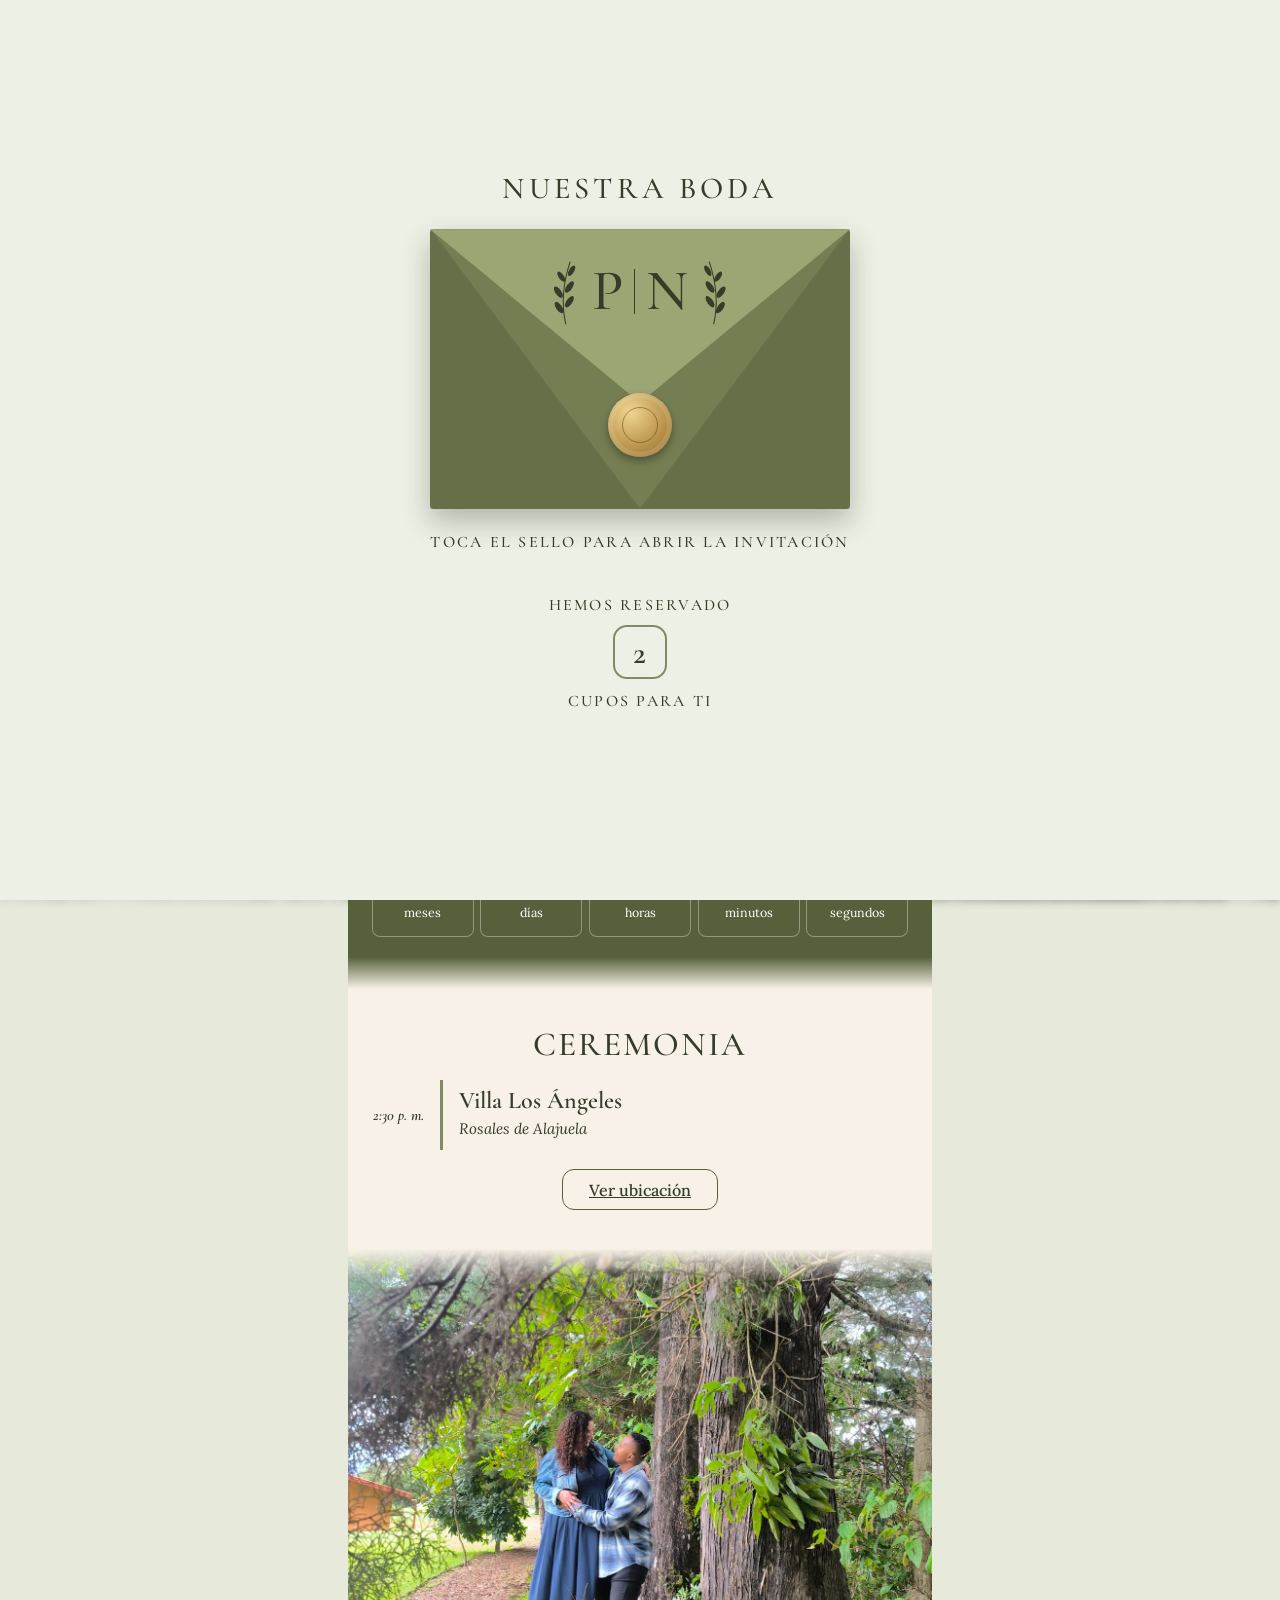
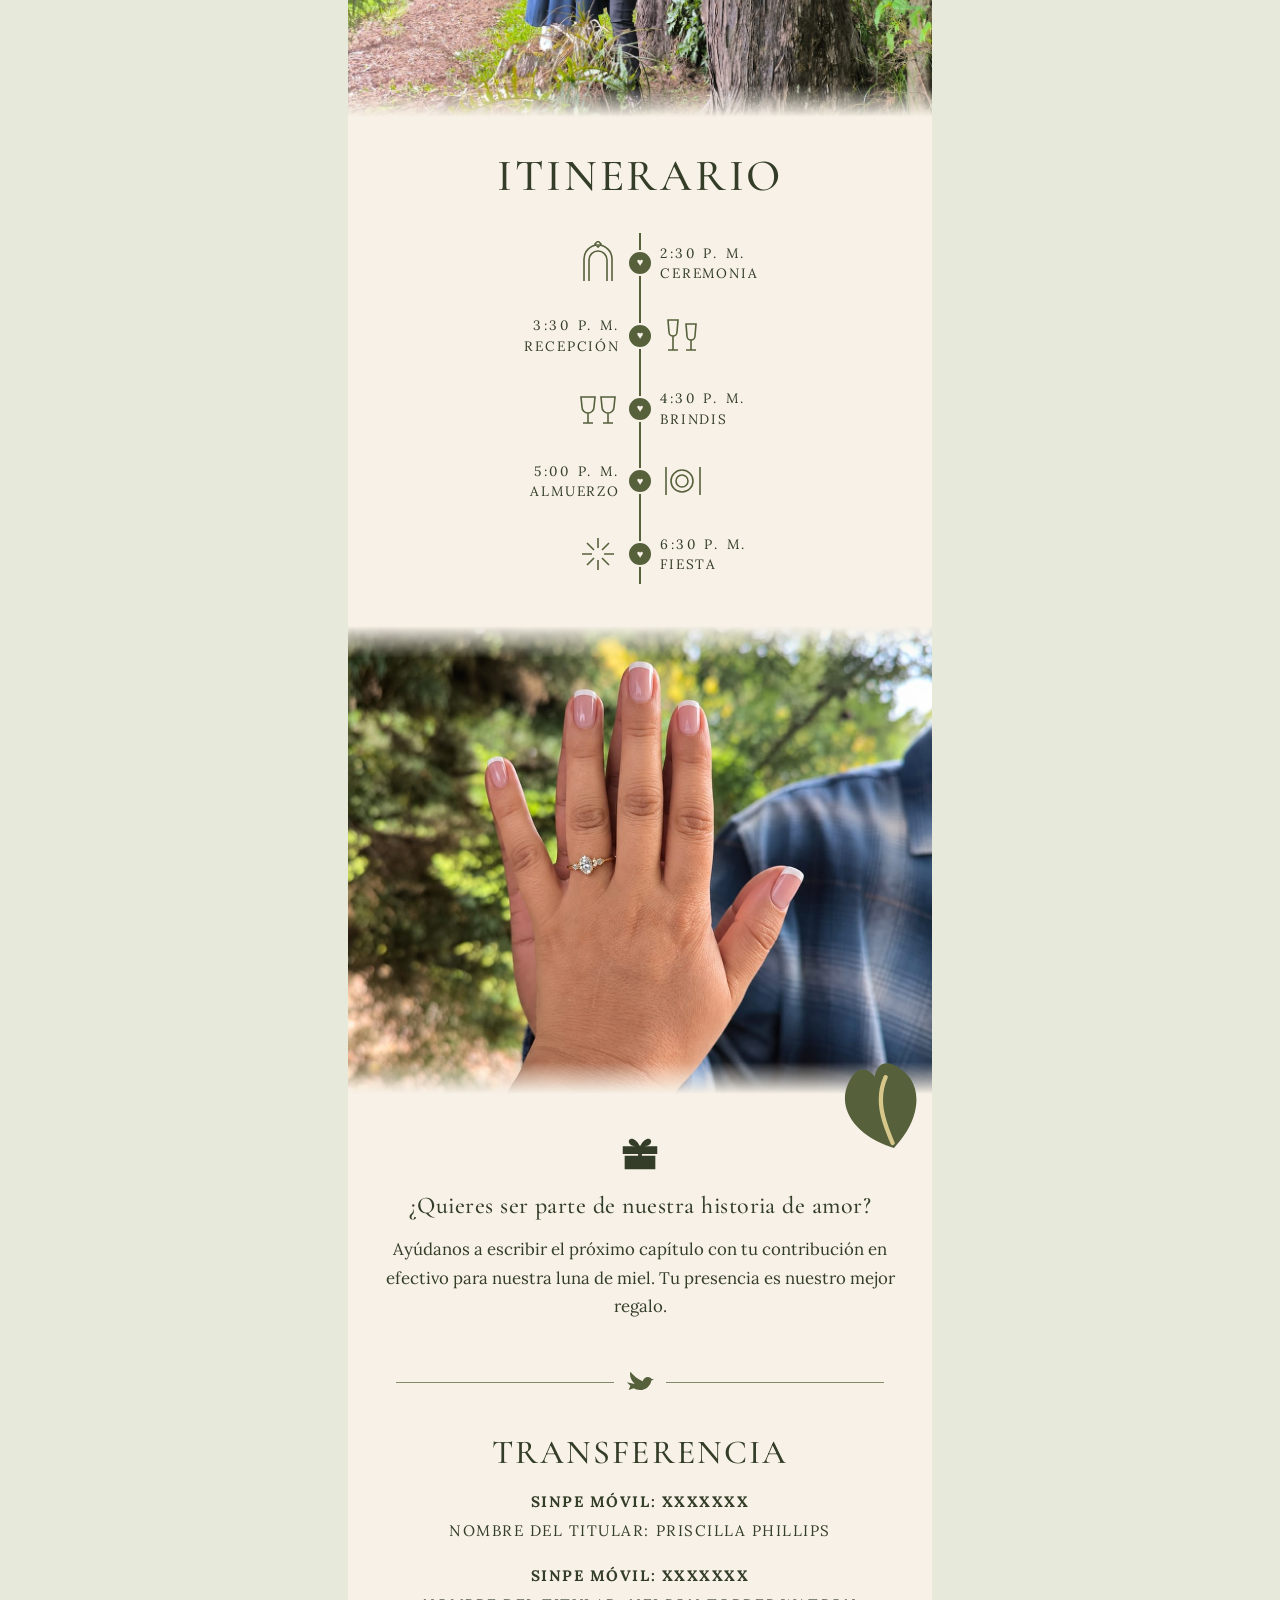
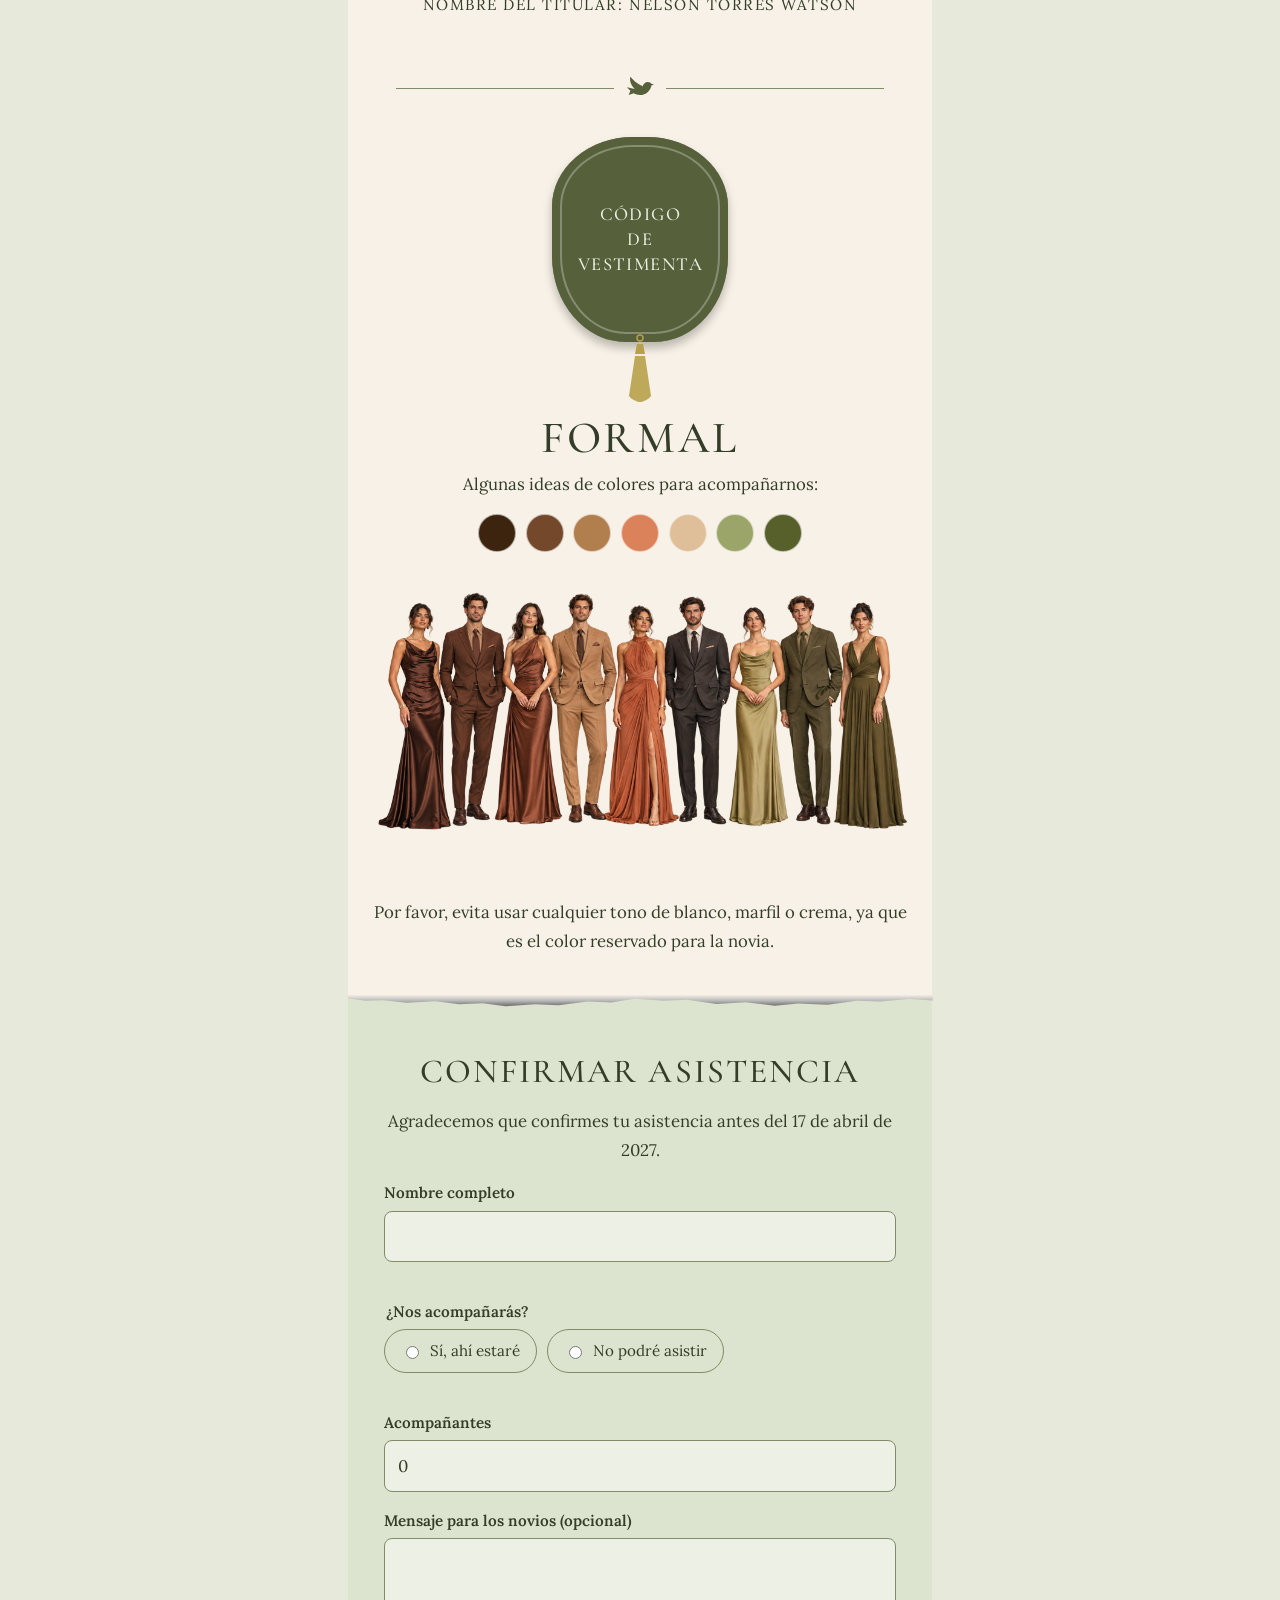
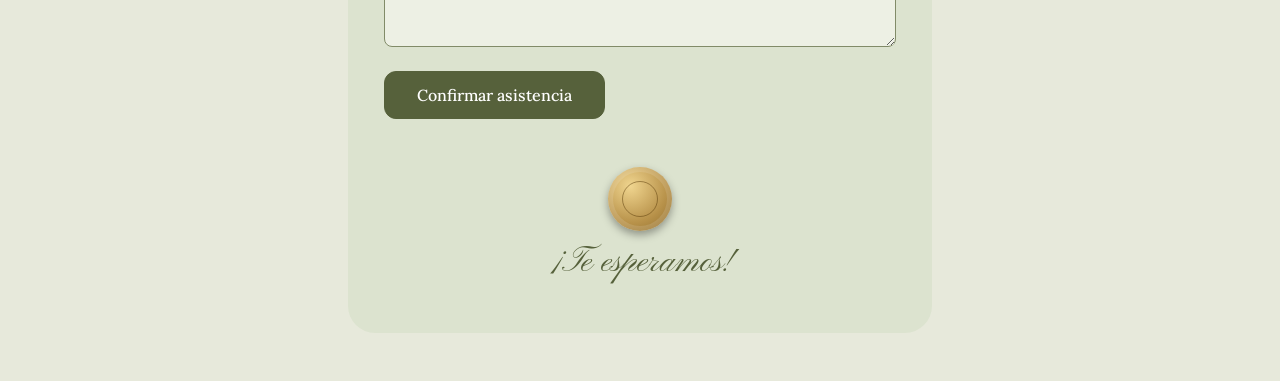
==== commit e4d96f0b: "Update print statement from 'Hello' to 'Goodbye'" ====
--- a/index.html
+++ b/index.html
@@ -108,8 +108,8 @@
   </div>
   <section class="torn"><div class="paper">
     <h2>Transferencia</h2>
-    <p class="bank"><strong>SINPE Móvil: 8566-1160</strong><br>Nombre del titular: Priscilla Phillips</p>
-    <p class="bank"><strong>SINPE Móvil: 8459-4018</strong><br>Nombre del titular: Nelson Torres Watson</p>
+    <p class="bank"><strong>SINPE Móvil: XXXXXXX</strong><br>Nombre del titular: Priscilla Phillips</p>
+    <p class="bank"><strong>SINPE Móvil: XXXXXXX</strong><br>Nombre del titular: Nelson Torres Watson</p>
   </div></section>
 
   <div class="dove-divider" aria-hidden="true">
